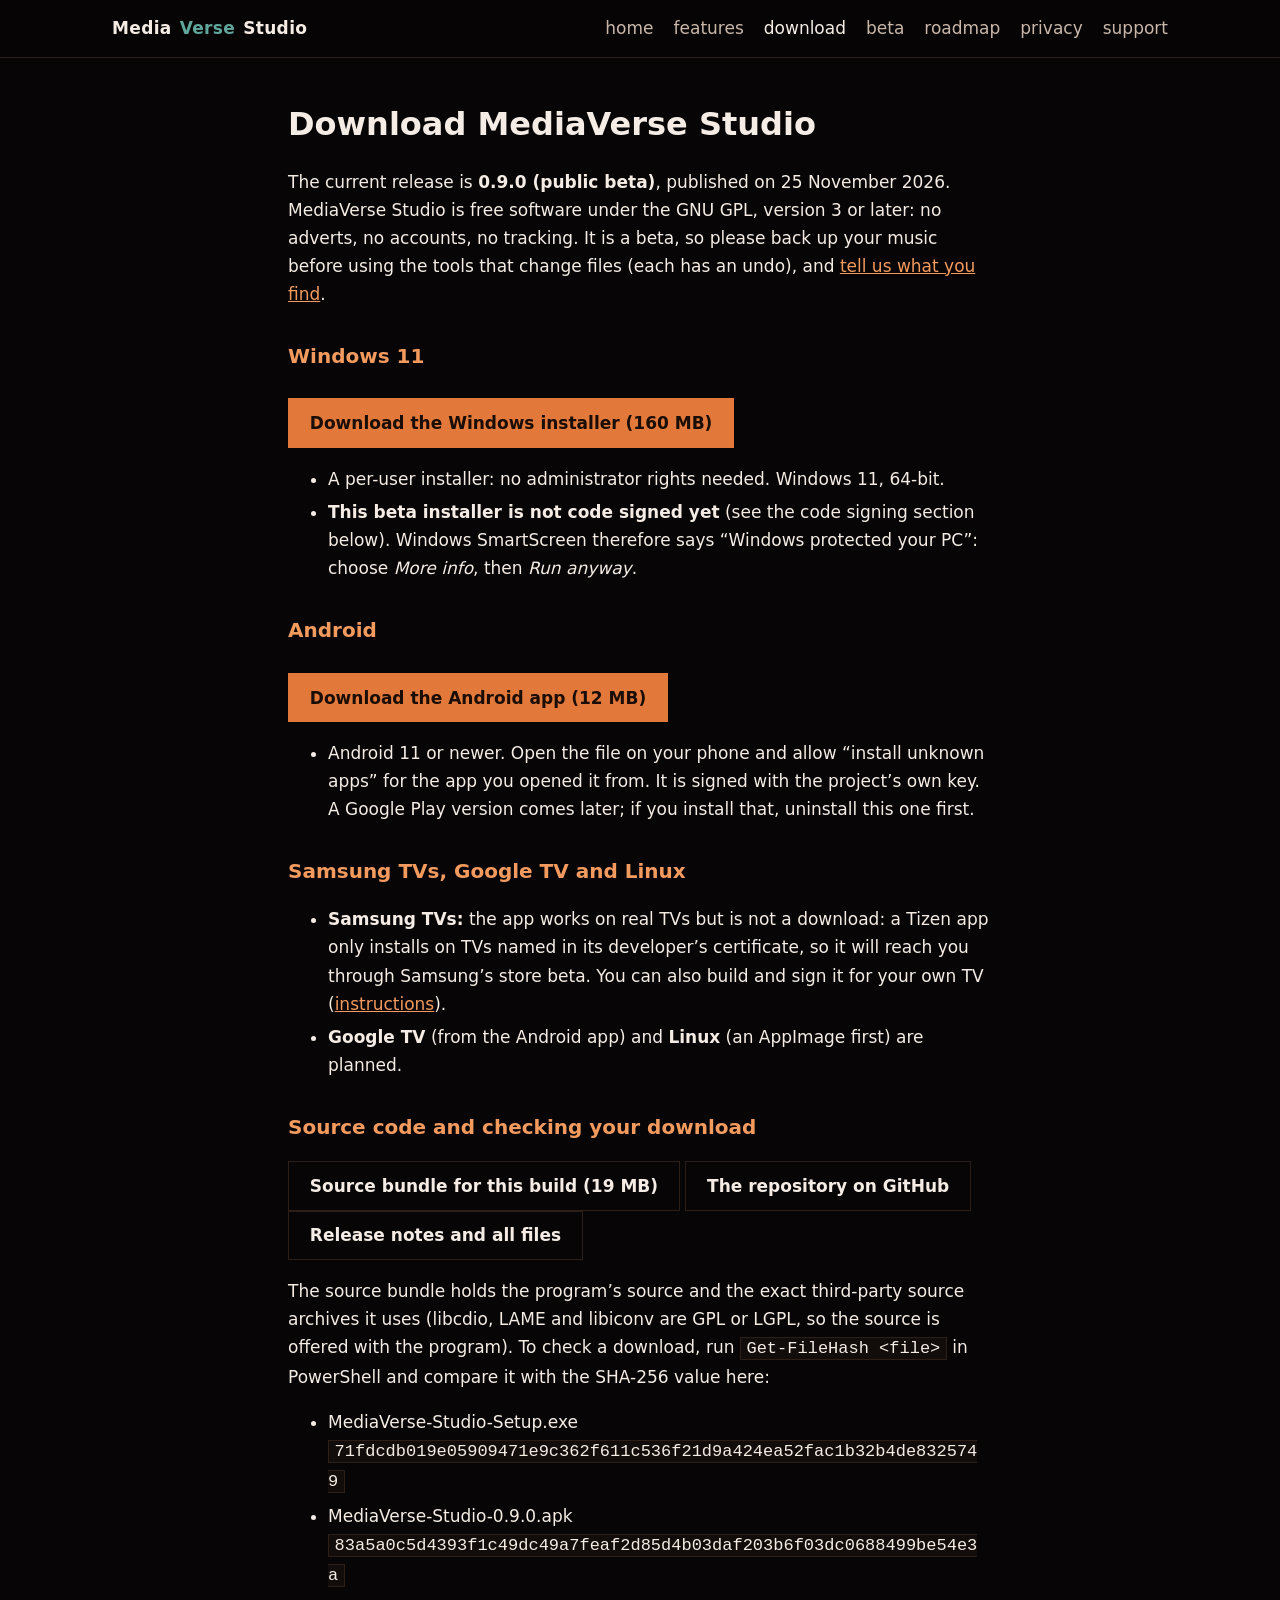
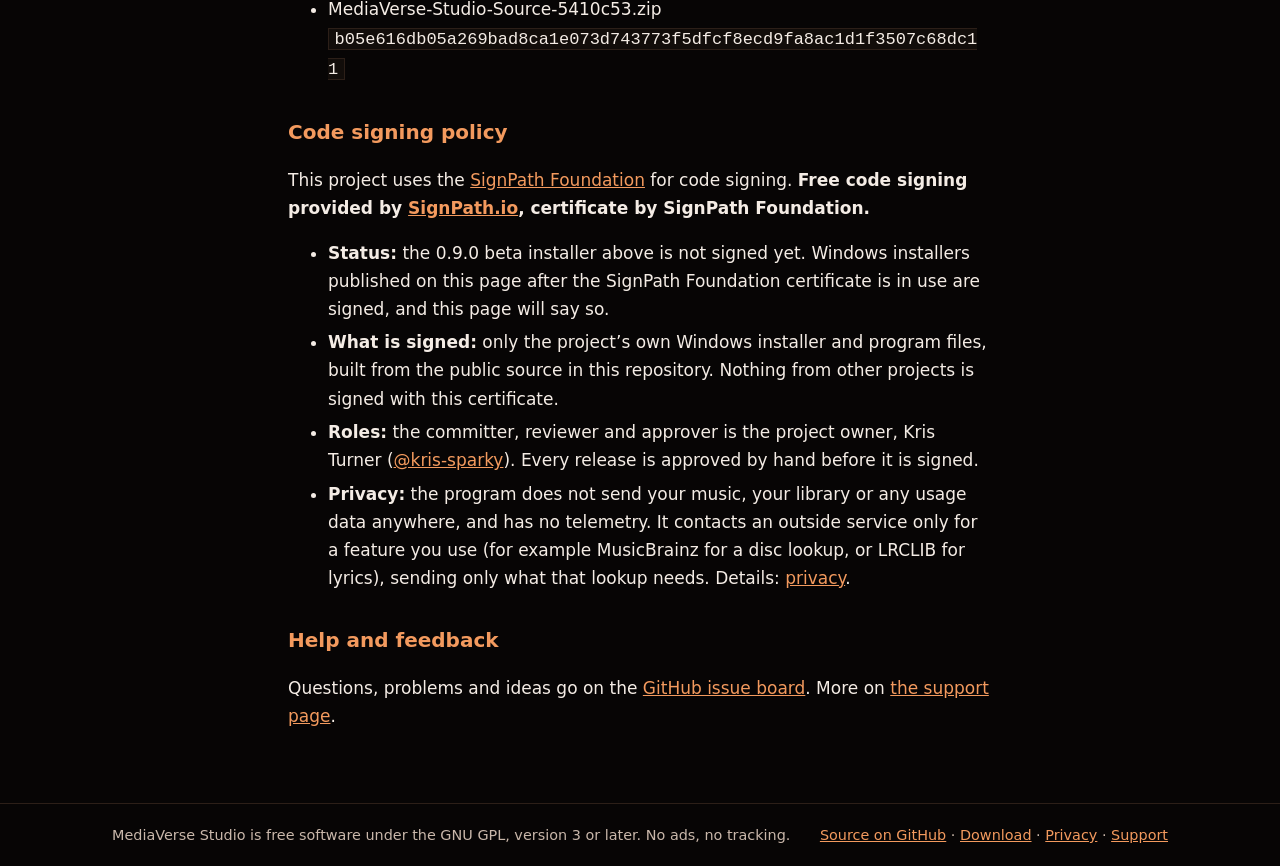
==== download.html @ 8aa05945 "Website: a download page (installer, Android app, source, checksums) with the SignPath Foundation co" ====
<!doctype html>
<html lang="en">
<head>
<meta charset="utf-8">
<meta name="viewport" content="width=device-width, initial-scale=1">
<title>Download · MediaVerse Studio</title>
<meta name="description" content="Download the MediaVerse Studio public beta for Windows 11 and Android, with checksums, the source code and the code signing policy.">
<link rel="icon" href="logo.png">
<link rel="stylesheet" href="style.css">
</head>
<body>
<header class="top"><div class="wrap">
<a class="brand" href="./">Media<span>Verse</span> Studio</a>
<nav aria-label="Site"><a href="./">Home</a><a href="./#features">Features</a><a href="download.html" aria-current="page">Download</a><a href="./#beta">Beta</a><a href="./#status">Roadmap</a><a href="privacy.html">Privacy</a><a href="support.html">Support</a></nav>
</div></header>

<main class="page wrap">
<h1>Download MediaVerse Studio</h1>
<p>The current release is <b>0.9.0 (public beta)</b>, published on 25 November 2026. MediaVerse Studio is free software under the GNU GPL, version 3 or later: no adverts, no accounts, no tracking. It is a beta, so please back up your music before using the tools that change files (each has an undo), and <a href="https://github.com/MediaVerseStudio/MediaVerse-Studio/issues/new/choose">tell us what you find</a>.</p>

<h2>Windows 11</h2>
<p class="cta" style="justify-content:flex-start"><a class="button" href="https://github.com/MediaVerseStudio/MediaVerse-Studio/releases/download/v0.9.0/MediaVerse-Studio-Setup.exe">Download the Windows installer (160 MB)</a></p>
<ul>
<li>A per-user installer: no administrator rights needed. Windows 11, 64-bit.</li>
<li><b>This beta installer is not code signed yet</b> (see the code signing section below). Windows SmartScreen therefore says &ldquo;Windows protected your PC&rdquo;: choose <i>More info</i>, then <i>Run anyway</i>.</li>
</ul>

<h2>Android</h2>
<p class="cta" style="justify-content:flex-start"><a class="button" href="https://github.com/MediaVerseStudio/MediaVerse-Studio/releases/download/v0.9.0/MediaVerse-Studio-0.9.0.apk">Download the Android app (12 MB)</a></p>
<ul>
<li>Android 11 or newer. Open the file on your phone and allow &ldquo;install unknown apps&rdquo; for the app you opened it from. It is signed with the project&rsquo;s own key. A Google Play version comes later; if you install that, uninstall this one first.</li>
</ul>

<h2>Samsung TVs, Google TV and Linux</h2>
<ul>
<li><b>Samsung TVs:</b> the app works on real TVs but is not a download: a Tizen app only installs on TVs named in its developer&rsquo;s certificate, so it will reach you through Samsung&rsquo;s store beta. You can also build and sign it for your own TV (<a href="https://github.com/MediaVerseStudio/MediaVerse-Studio/blob/main/docs/tv-apps.md">instructions</a>).</li>
<li><b>Google TV</b> (from the Android app) and <b>Linux</b> (an AppImage first) are planned.</li>
</ul>

<h2>Source code and checking your download</h2>
<p><a class="button ghost" href="https://github.com/MediaVerseStudio/MediaVerse-Studio/releases/download/v0.9.0/MediaVerse-Studio-Source-5410c53.zip">Source bundle for this build (19 MB)</a> <a class="button ghost" href="https://github.com/MediaVerseStudio/MediaVerse-Studio">The repository on GitHub</a> <a class="button ghost" href="https://github.com/MediaVerseStudio/MediaVerse-Studio/releases/tag/v0.9.0">Release notes and all files</a></p>
<p>The source bundle holds the program&rsquo;s source and the exact third-party source archives it uses (libcdio, LAME and libiconv are GPL or LGPL, so the source is offered with the program). To check a download, run <code>Get-FileHash &lt;file&gt;</code> in PowerShell and compare it with the SHA-256 value here:</p>
<ul>
<li>MediaVerse-Studio-Setup.exe<br><code style="word-break:break-all">71fdcdb019e05909471e9c362f611c536f21d9a424ea52fac1b32b4de8325749</code></li>
<li>MediaVerse-Studio-0.9.0.apk<br><code style="word-break:break-all">83a5a0c5d4393f1c49dc49a7feaf2d85d4b03daf203b6f03dc0688499be54e3a</code></li>
<li>MediaVerse-Studio-Source-5410c53.zip<br><code style="word-break:break-all">b05e616db05a269bad8ca1e073d743773f5dfcf8ecd9fa8ac1d1f3507c68dc11</code></li>
</ul>

<h2 id="signing">Code signing policy</h2>
<p>This project uses the <a href="https://signpath.org/">SignPath Foundation</a> for code signing. <b>Free code signing provided by <a href="https://signpath.io/">SignPath.io</a>, certificate by SignPath Foundation.</b></p>
<ul>
<li><b>Status:</b> the 0.9.0 beta installer above is not signed yet. Windows installers published on this page after the SignPath Foundation certificate is in use are signed, and this page will say so.</li>
<li><b>What is signed:</b> only the project&rsquo;s own Windows installer and program files, built from the public source in this repository. Nothing from other projects is signed with this certificate.</li>
<li><b>Roles:</b> the committer, reviewer and approver is the project owner, Kris Turner (<a href="https://github.com/kris-sparky">@kris-sparky</a>). Every release is approved by hand before it is signed.</li>
<li><b>Privacy:</b> the program does not send your music, your library or any usage data anywhere, and has no telemetry. It contacts an outside service only for a feature you use (for example MusicBrainz for a disc lookup, or LRCLIB for lyrics), sending only what that lookup needs. Details: <a href="privacy.html">privacy</a>.</li>
</ul>

<h2>Help and feedback</h2>
<p>Questions, problems and ideas go on the <a href="https://github.com/MediaVerseStudio/MediaVerse-Studio/issues/new/choose">GitHub issue board</a>. More on <a href="support.html">the support page</a>.</p>
</main>

<footer class="foot"><div class="wrap">
<p>MediaVerse Studio is free software under the GNU GPL, version 3 or later. No ads, no tracking.</p>
<p><a href="https://github.com/MediaVerseStudio/MediaVerse-Studio">Source on GitHub</a> &middot; <a href="download.html">Download</a> &middot; <a href="privacy.html">Privacy</a> &middot; <a href="support.html">Support</a></p>
</div></footer>
</body>
</html>
---- style.css ----
/* MediaVerse Studio website: one small stylesheet, dark like the app, the logo's copper and teal. */
:root {
  --bg: #070505;
  --panel: #120d0a;
  --line: #2c1f18;
  --ink: #f4ece5;
  --ink-dim: #c9b7aa;
  --copper: #e2793a;
  --copper-bright: #f39a5e;
  --teal: #5fa69c;
  --max: 68rem;
}
* { box-sizing: border-box; }
html { background: var(--bg); color-scheme: dark; }
body {
  margin: 0;
  background: var(--bg);
  color: var(--ink);
  font: 1.0625rem/1.65 "Segoe UI", system-ui, -apple-system, Roboto, sans-serif;
}
a { color: var(--copper-bright); }
a:hover { color: #ffc493; }
.wrap { max-width: var(--max); margin: 0 auto; padding: 0 1rem; }

/* The bar stays at the top while the page scrolls, and links that jump to a section stop just below it (the bar is taller where its links wrap on a phone). */
.top { position: sticky; top: 0; z-index: 50; background: rgba(7, 5, 5, 0.96); backdrop-filter: blur(6px); border-bottom: 1px solid var(--line); }
html { scroll-padding-top: 4.5rem; }
@media (max-width: 40rem) { html { scroll-padding-top: 7.5rem; } }
.top .wrap { display: flex; flex-wrap: wrap; align-items: center; justify-content: space-between; gap: 0.75rem; padding-top: 0.9rem; padding-bottom: 0.9rem; }
.brand { color: var(--ink); text-decoration: none; font-weight: 700; letter-spacing: 0.02em; }
.brand span { color: var(--teal); }
.top nav { display: flex; flex-wrap: wrap; gap: 1.25rem; }
.top nav a { color: var(--ink-dim); text-decoration: none; }
.top nav a:hover, .top nav a[aria-current="page"] { color: var(--ink); }

.hero { text-align: center; padding: 3rem 0 2rem; }
.hero img { width: min(26rem, 100%); height: auto; display: block; margin: 0 auto; }
.hero h1 { font-size: clamp(1.8rem, 4vw, 2.6rem); line-height: 1.2; margin: 1.5rem 0 0.5rem; font-weight: 600; }
.hero p { color: var(--ink-dim); max-width: 40rem; margin: 0 auto; }
.status { display: inline-block; margin-top: 1.4rem; padding: 0.35rem 0.9rem; border: 1px solid var(--teal); color: #bfe3dd; font-size: 0.9rem; }

.features { display: grid; grid-template-columns: repeat(auto-fit, minmax(15rem, 1fr)); gap: 1rem; padding: 2rem 0 3rem; }
.feature { background: var(--panel); border: 1px solid var(--line); padding: 1.25rem 1.35rem; }
.feature h2 { font-size: 1.15rem; margin: 0 0 0.4rem; color: var(--copper-bright); font-weight: 600; }
.feature p { margin: 0; color: var(--ink-dim); }

.page { max-width: 46rem; padding: 2.5rem 1rem 3.5rem; }
.page h1 { font-size: 2rem; margin: 0 0 0.25rem; font-weight: 600; }
.page h2 { font-size: 1.25rem; margin: 2rem 0 0.4rem; color: var(--copper-bright); font-weight: 600; }
.page .updated { color: var(--ink-dim); margin-top: 0; }
.page li { margin: 0.35rem 0; }
.page code { background: var(--panel); border: 1px solid var(--line); padding: 0.05rem 0.35rem; }

.foot { border-top: 1px solid var(--line); color: var(--ink-dim); font-size: 0.9rem; }
.foot .wrap { padding-top: 1.25rem; padding-bottom: 2rem; display: flex; flex-wrap: wrap; gap: 0.5rem 1.5rem; justify-content: space-between; }
.foot p { margin: 0; }

/* ==== Home page: calls to action, highlights, feature rows with drawn illustrations (2026-11-06) ==== */
html { scroll-behavior: smooth; }
@media (prefers-reduced-motion: reduce) { html { scroll-behavior: auto; } }
.cta { display: flex; flex-wrap: wrap; justify-content: center; gap: 0.75rem; margin: 1.6rem 0 0; }
.button { display: inline-block; padding: 0.6rem 1.3rem; background: var(--copper); color: #1a0d05; font-weight: 600; text-decoration: none; border: 1px solid var(--copper); }
.button:hover { background: var(--copper-bright); color: #1a0d05; }
.button.ghost { background: transparent; color: var(--ink); border-color: var(--line); }
.button.ghost:hover { border-color: var(--copper); color: var(--ink); }

.extras { display: grid; grid-template-columns: repeat(auto-fit, minmax(14rem, 1fr)); gap: 1rem; padding: 1rem 1rem 2.5rem; }
.extras div { border-top: 2px solid var(--teal); padding-top: 0.8rem; }
.extras strong { display: block; font-size: 1.05rem; margin-bottom: 0.25rem; }
.extras span { color: var(--ink-dim); font-size: 0.95rem; }

.feature-rows { display: grid; gap: 3.5rem; padding-top: 1.5rem; padding-bottom: 3rem; }
.row { display: grid; grid-template-columns: minmax(0, 1.1fr) minmax(0, 0.9fr); gap: 2.5rem; align-items: center; }
.row.flip .words { order: 2; }
@media (max-width: 52rem) { .row { grid-template-columns: 1fr; gap: 1.2rem; } .row.flip .words { order: 0; } }
.verb { margin: 0; color: var(--teal); text-transform: lowercase; font-size: 1.05rem; letter-spacing: 0.08em; font-weight: 600; }
.row h2 { font-size: clamp(1.5rem, 3vw, 2rem); font-weight: 600; margin: 0.1rem 0 0.6rem; line-height: 1.2; }
.row p { color: var(--ink-dim); }
.row ul { padding-left: 1.2rem; margin: 0.6rem 0 0; color: var(--ink-dim); }
.row li { margin: 0.3rem 0; }
.row li::marker { color: var(--copper); }

/* The drawn illustrations: no real covers or screenshots, only shapes. */
.art { background: var(--panel); border: 1px solid var(--line); padding: 1.2rem; min-height: 15rem; position: relative; overflow: hidden; font-size: 0.92rem; }
.art p { margin: 0; }

.rip-line { display: flex; justify-content: space-between; gap: 1rem; padding: 0.55rem 0; border-bottom: 1px solid var(--line); }
.rip-line b { color: #9fe0b0; font-weight: 600; }
.rip-line.is-busy i { flex: 0 0 45%; align-self: center; height: 6px; background: linear-gradient(90deg, var(--copper) var(--done), #2a201a var(--done)); }
.rip-note { margin-top: 0.9rem; color: var(--teal); }

.fix-row { display: grid; grid-template-columns: 4.5rem 1fr 1fr; gap: 0.6rem; padding: 0.55rem 0; border-bottom: 1px solid var(--line); align-items: baseline; }
.fix-row span { color: var(--ink-dim); }
.fix-row s { color: #8f7a6d; }
.fix-row b { color: var(--copper-bright); font-weight: 600; }
.fix-actions { display: flex; gap: 0.6rem; margin-top: 1rem; }
.fix-actions em { font-style: normal; padding: 0.3rem 0.9rem; background: var(--copper); color: #1a0d05; font-weight: 600; }
.fix-actions em.ghost { background: transparent; color: var(--ink); border: 1px solid var(--line); }

.art-lyrics { display: flex; flex-direction: column; justify-content: center; gap: 0.5rem; text-align: center; font-size: 1.25rem; background: radial-gradient(70% 60% at 50% 110%, rgba(226, 121, 58, 0.35), transparent 70%), var(--panel); }
.art-lyrics p { color: #8f7f74; }
.art-lyrics .past { opacity: 0.55; }
.art-lyrics .far { opacity: 0.35; }
.art-lyrics .now { color: var(--copper-bright); font-size: 1.45rem; font-weight: 600; }

.art-wall { padding: 0; }
.tiles { display: grid; grid-template-columns: repeat(5, 1fr); gap: 3px; }
.tiles i { aspect-ratio: 1; background: linear-gradient(135deg, var(--a), var(--b)); filter: saturate(0.75) brightness(0.8); }
.tiles i.big { grid-column: span 2; grid-row: span 2; filter: none; box-shadow: 0 0 0 2px #fff inset; }
.wall-playing { position: absolute; left: 0; right: 0; bottom: 0; display: flex; gap: 0.8rem; align-items: center; padding: 0.8rem 1rem; background: linear-gradient(transparent, rgba(0, 0, 0, 0.85) 40%); }
.wall-playing b, .tv-now b { display: block; color: var(--ink); }
.wall-playing span:last-child, .tv-now span:last-child { color: var(--ink-dim); font-size: 0.85rem; }
.cover { flex: none; width: 3rem; height: 3rem; background: linear-gradient(135deg, #2f7fb8, #0d1b2e); }

.art-tv { display: grid; place-items: center; }
.tv { position: relative; width: 100%; aspect-ratio: 16 / 9; background: #050404; border: 6px solid #1b1714; overflow: hidden; }
.tv-wall { position: absolute; inset: 0; opacity: 0.35; background: repeating-linear-gradient(90deg, #3a2a50 0 18%, #20314a 18% 34%, #4a2a1c 34% 52%, #1c3b33 52% 70%, #3b1c2a 70% 86%, #2a2a36 86% 100%); filter: blur(0.5px); }
.tv-now { position: absolute; top: 8%; left: 5%; display: flex; gap: 0.6rem; align-items: center; font-size: 0.8rem; }
.tv-now .cover { width: 2.4rem; height: 2.4rem; }
.tv-lyrics { position: absolute; left: 0; right: 0; top: 40%; text-align: center; font-size: 0.9rem; }
.tv-lyrics p { color: #8f7f74; }
.tv-lyrics .now { color: var(--copper-bright); font-weight: 600; font-size: 1.05rem; }
.tv-glow { position: absolute; left: 15%; right: 15%; bottom: -30%; height: 60%; background: radial-gradient(50% 50% at 50% 100%, rgba(226, 121, 58, 0.75), transparent 75%); filter: blur(8px); animation: glow 4s ease-in-out infinite alternate; }
@keyframes glow { from { transform: scaleY(0.7); opacity: 0.6; } to { transform: scaleY(1.1); opacity: 1; } }
@media (prefers-reduced-motion: reduce) { .tv-glow { animation: none; } }

.art-cast { display: grid; place-items: center; }
.cast-menu { width: min(19rem, 100%); background: #1b1411; border: 1px solid #3a2a20; box-shadow: 0 10px 30px rgba(0, 0, 0, 0.6); padding: 0.3rem 0; }
.cast-menu p { padding: 0.5rem 1rem; display: flex; justify-content: space-between; gap: 1rem; }
.cast-menu small { color: var(--ink-dim); }
.cast-menu .cast-title { color: var(--ink-dim); font-size: 0.8rem; text-transform: uppercase; letter-spacing: 0.08em; }
.cast-menu .on { background: rgba(226, 121, 58, 0.25); }

.art-scan { display: flex; flex-direction: column; justify-content: center; gap: 1rem; }
.wave { display: flex; align-items: center; gap: 4px; height: 7rem; }
.wave i { flex: 1; background: var(--teal); opacity: 0.7; height: 40%; }
.wave i:nth-child(3n) { height: 65%; }
.wave i:nth-child(4n) { height: 30%; }
.wave i:nth-child(5n) { height: 80%; }
.wave i.spike { height: 100%; background: var(--copper-bright); opacity: 1; box-shadow: 0 0 12px var(--copper); }
.scan-note { color: var(--copper-bright); }

.everything, .free, .roadmap { padding-top: 1rem; padding-bottom: 2.5rem; }
.everything h2, .free h2, .roadmap h2 { font-size: 1.6rem; font-weight: 600; margin: 0 0 0.8rem; }
.ticks { list-style: none; padding: 0; margin: 0; display: grid; grid-template-columns: repeat(auto-fit, minmax(17rem, 1fr)); gap: 0.4rem 1.5rem; color: var(--ink-dim); }
.ticks li::before { content: "✓"; color: var(--teal); margin-right: 0.55rem; font-weight: 700; }
.free p { color: var(--ink-dim); max-width: 50rem; }
.free { border-top: 1px solid var(--line); padding-top: 2.5rem; }
.roadmap .columns { display: grid; grid-template-columns: repeat(auto-fit, minmax(15rem, 1fr)); gap: 1rem; }
.roadmap .columns > div { background: var(--panel); border: 1px solid var(--line); padding: 1rem 1.2rem; }
.roadmap h3 { margin: 0 0 0.4rem; color: var(--copper-bright); font-size: 1.05rem; }
.roadmap ul { margin: 0; padding-left: 1.1rem; color: var(--ink-dim); }
.roadmap-note { color: var(--ink-dim); margin-top: 1rem; }

/* ==== Screenshots (2026-11-07): real screens from the app, shown with an invented demo library ==== */
.brand { display: inline-flex; align-items: center; gap: 0.5rem; }
.brand img { height: 2rem; width: auto; }
.shot { margin: 0; background: #000; border: 1px solid var(--line); box-shadow: 0 18px 50px rgba(0, 0, 0, 0.65), 0 0 0 1px rgba(255, 255, 255, 0.03); }
.shot img { display: block; width: 100%; height: auto; }
.shot figcaption { padding: 0.6rem 0.9rem 0.75rem; color: var(--ink-dim); font-size: 0.92rem; background: var(--panel); border-top: 1px solid var(--line); }
.shot figcaption b { color: var(--ink); font-weight: 600; margin-right: 0.35rem; }

.hero2 { display: grid; grid-template-columns: minmax(0, 0.85fr) minmax(0, 1.15fr); gap: 2.5rem; align-items: center; padding-top: 3rem; padding-bottom: 2.5rem; }
.hero-logo { width: min(15rem, 70%); height: auto; display: block; margin: 0 0 0.5rem -0.6rem; }
.hero2 h1 { font-size: clamp(1.9rem, 3.6vw, 2.8rem); line-height: 1.15; margin: 0.4rem 0 0.8rem; font-weight: 600; }
.hero2 p { color: var(--ink-dim); margin: 0; }
.hero2 .cta { justify-content: flex-start; }
.hero-shot { transform: perspective(1600px) rotateY(-4deg); transform-origin: left center; }
@media (max-width: 56rem) {
  .hero2 { grid-template-columns: 1fr; text-align: center; }
  .hero-logo { margin: 0 auto 0.5rem; }
  .hero2 .cta { justify-content: center; }
  .hero-shot { transform: none; }
}

.gallery { padding-top: 1.5rem; padding-bottom: 3rem; }
.gallery h2, .why h2 { font-size: 1.9rem; font-weight: 600; margin: 0 0 0.4rem; }
.gallery-intro { color: var(--ink-dim); margin: 0 0 1.5rem; max-width: 48rem; }
.gallery-grid { display: grid; grid-template-columns: repeat(2, minmax(0, 1fr)); gap: 1.5rem; }
.gallery-grid .wide { grid-column: 1 / -1; }
@media (max-width: 44rem) { .gallery-grid { grid-template-columns: 1fr; } }

.why { padding-top: 1rem; padding-bottom: 3rem; }
.why-grid { display: grid; grid-template-columns: repeat(auto-fit, minmax(17rem, 1fr)); gap: 1rem; margin-top: 1.2rem; }
.why-grid > div { background: var(--panel); border: 1px solid var(--line); border-top: 2px solid var(--copper); padding: 1.1rem 1.25rem; }
.why-grid h3 { margin: 0 0 0.35rem; font-size: 1.1rem; color: var(--ink); }
.why-grid p { margin: 0; color: var(--ink-dim); font-size: 0.97rem; }

.art-shot { align-self: center; }
.brand b { font-weight: 700; }
.hero-logo { display: flex; align-items: center; gap: 0.6rem; width: auto; margin: 0 0 0.6rem -0.4rem; }
.hero-logo img:first-child { height: 5.5rem; width: auto; }
.hero-logo img:last-child { height: 3.3rem; width: auto; }
@media (max-width: 56rem) { .hero-logo { justify-content: center; margin: 0 auto 0.6rem; } }
.gallery-grid { align-items: start; }

/* ==== November 2026: Jellyfin hub drawing, platform strip, beta call, four-column roadmap ==== */
.platforms { display: grid; grid-template-columns: repeat(auto-fit, minmax(12rem, 1fr)); gap: 0.8rem; padding: 0.5rem 1rem 2.5rem; }
.platforms > div { background: var(--panel); border: 1px solid var(--line); padding: 0.9rem 1rem; display: flex; flex-direction: column; align-items: flex-start; }
.platforms h3 { margin: 0 0 0.2rem; font-size: 1.05rem; color: var(--ink); }
.platforms p { margin: 0 0 0.6rem; color: var(--ink-dim); font-size: 0.92rem; line-height: 1.45; }
.pill { display: inline-block; margin-top: auto; padding-top: 0.12rem; position: relative; top: 0; padding: 0.12rem 0.6rem; border: 1px solid var(--teal); color: #bfe3dd; font-size: 0.78rem; letter-spacing: 0.03em; border-radius: 99px; }
.pill.soon { border-color: var(--copper); color: var(--copper-bright); }
.pill.plan { border-color: var(--line); color: var(--ink-dim); }

.art-hub { display: flex; flex-direction: column; align-items: center; justify-content: center; gap: 0; }
.hub-center { text-align: center; padding: 0.9rem 1.4rem; border: 2px solid var(--copper); background: rgba(226, 121, 58, 0.12); }
.hub-center b { display: block; font-size: 1.15rem; }
.hub-center small { color: var(--ink-dim); }
.hub-links { width: 62%; height: 2.2rem; border: 2px solid var(--teal); border-bottom: 0; border-radius: 0.6rem 0.6rem 0 0; margin-top: 0.4rem; opacity: 0.8; position: relative; }
.hub-links::after { content: ""; position: absolute; left: 50%; top: -0.55rem; height: 0.55rem; border-left: 2px solid var(--teal); }
.hub-nodes { display: flex; justify-content: space-between; width: 70%; gap: 0.5rem; }
.hub-nodes span { flex: 1; text-align: center; padding: 0.55rem 0.3rem; border: 1px solid var(--line); background: #1b1411; font-size: 0.9rem; }
.hub-nodes span small { display: block; color: var(--ink-dim); font-size: 0.76rem; }
.hub-note { margin-top: 0.9rem; color: var(--teal); font-size: 0.88rem; text-align: center; }

.art-lucky { display: flex; flex-direction: column; justify-content: center; gap: 0.9rem; }
.reel { display: flex; gap: 0.5rem; align-items: center; justify-content: center; position: relative; padding: 0.5rem 0; }
.reel i { flex: none; width: 3.2rem; height: 3.2rem; background: linear-gradient(135deg, var(--a), var(--b)); opacity: 0.7; }
.reel i.hit { width: 4rem; height: 4rem; opacity: 1; outline: 3px solid var(--copper-bright); box-shadow: 0 0 18px rgba(226, 121, 58, 0.55); }

.beta { padding-top: 1rem; padding-bottom: 3rem; }
.beta-card { background: radial-gradient(60% 90% at 100% 0%, rgba(226, 121, 58, 0.22), transparent 70%), var(--panel); border: 1px solid var(--copper); padding: 1.8rem clamp(1.1rem, 3vw, 2.2rem); }
.beta-card h2 { font-size: clamp(1.6rem, 3vw, 2.1rem); font-weight: 600; margin: 0 0 0.6rem; line-height: 1.2; }
.beta-card p { color: var(--ink-dim); max-width: 50rem; }
.beta-grid { display: grid; grid-template-columns: repeat(auto-fit, minmax(15rem, 1fr)); gap: 1.2rem; margin: 1.2rem 0; }
.beta-grid h3 { margin: 0 0 0.3rem; font-size: 1.02rem; color: var(--copper-bright); }
.beta-grid ul { margin: 0; padding-left: 1.1rem; color: var(--ink-dim); font-size: 0.97rem; }
.beta-grid li { margin: 0.2rem 0; }
.beta-why { border-left: 3px solid var(--teal); padding-left: 1rem; margin: 1.2rem 0; color: var(--ink-dim); max-width: 50rem; }

.roadmap .columns.four { grid-template-columns: repeat(auto-fit, minmax(13rem, 1fr)); }
.roadmap li small { color: #9c8b7f; }
.tag { display: inline-block; margin-left: 0.35rem; padding: 0 0.45rem; border: 1px solid var(--line); border-radius: 99px; color: var(--ink-dim); font-size: 0.72rem; vertical-align: 0.08em; }
.tag.new { border-color: var(--teal); color: #bfe3dd; }

/* ==== 23 November 2026: bands of colour (after MusicBee's site), Zune's light lowercase type, a verb row and a comparison ==== */
/* Each band is full width. The light ones redefine the colour tokens, so every component inside follows; drawn illustrations keep their dark panels. */
.band { position: relative; padding: 0.5rem 0; background: var(--bg); color: var(--ink); }
.band .art { --panel: #120d0a; --line: #2c1f18; --ink: #f4ece5; --ink-dim: #c9b7aa; --teal: #5fa69c; --copper: #e2793a; --copper-bright: #f39a5e; color: var(--ink); }
.band-hero { padding: 0.5rem 0 1rem; overflow: hidden; background: #0a0706; isolation: isolate; }
.band-hero::before { content: ""; position: absolute; inset: -40px; z-index: -1; background: linear-gradient(180deg, rgba(10, 7, 6, 0.3), rgba(10, 7, 6, 0.85)), url("img/pc-now-playing.jpg") center 30% / cover; filter: blur(22px) saturate(1.35) brightness(1.15); }
.band-dark { background: linear-gradient(180deg, #0b0807, #130d0a); }
.band-paper { --bg: #f3eee7; --panel: #ffffff; --line: #e1d6ca; --ink: #2a1d15; --ink-dim: #65564b; --copper: #c4571a; --copper-bright: #b04a12; --teal: #26786d; background: var(--bg); }
.band-paper a { color: #b04a12; }
.band-paper .button { background: #c4571a; border-color: #c4571a; color: #fff; }
.band-paper .shot { box-shadow: 0 14px 34px rgba(60, 35, 15, 0.28); border-color: #d6c8ba; }
.band-sunset { --bg: #5a2330; --panel: rgba(255, 255, 255, 0.1); --line: rgba(255, 255, 255, 0.22); --ink: #fff7f0; --ink-dim: #f3d9cc; --copper: #ffb07a; --copper-bright: #ffd2ad; background: linear-gradient(120deg, #7a2b2a 0%, #a8451f 45%, #5b2350 100%); }
.band-plum { --bg: #20122c; --teal: #8fd2c8; background: radial-gradient(70% 90% at 0% 0%, rgba(226, 121, 58, 0.2), transparent 60%), linear-gradient(160deg, #1d1030, #2a1233 60%, #1a0f22); }
.band-teal { --bg: #0d3a36; --panel: rgba(255, 255, 255, 0.08); --line: rgba(255, 255, 255, 0.2); --ink: #f2fbf9; --ink-dim: #cfe8e3; --teal: #9fe0d4; --copper: #ffb07a; --copper-bright: #ffcfa8; background: linear-gradient(135deg, #0b2f2c, #14544c 55%, #0d3a36); }
.band-teal .art { --panel: #0a2623; --line: #1f5b53; --ink: #f2fbf9; --ink-dim: #cfe8e3; }
.band-night { background: radial-gradient(60% 80% at 85% 10%, rgba(226, 121, 58, 0.3), transparent 60%), radial-gradient(50% 70% at 5% 90%, rgba(95, 166, 156, 0.22), transparent 60%), linear-gradient(180deg, #0d0a18, #161026); }
.band-night .beta-card { background: rgba(255, 255, 255, 0.07); backdrop-filter: blur(6px); border-color: rgba(255, 255, 255, 0.22); }

/* Zune's type: large, light, lowercase headings with a thin rule under the section titles. */
.hero2 h1 { font-weight: 300; font-size: clamp(2.2rem, 4.6vw, 3.5rem); letter-spacing: -0.01em; text-transform: lowercase; }
.hero2 h1::first-line { color: var(--copper-bright); }
.row h2, .gallery h2, .why h2, .everything h2, .free h2, .roadmap h2, .compare h2, .news h2, .beta-card h2 { font-weight: 300; text-transform: lowercase; letter-spacing: -0.005em; }
.row h2 { font-size: clamp(1.8rem, 3.4vw, 2.5rem); }
.gallery h2, .why h2, .everything h2, .free h2, .roadmap h2, .compare h2 { font-size: clamp(1.8rem, 3.4vw, 2.4rem); padding-bottom: 0.35rem; border-bottom: 1px solid var(--line); margin-bottom: 1rem; }
.top nav a { text-transform: lowercase; }
.shot figcaption b { display: block; text-transform: uppercase; letter-spacing: 0.05em; font-size: 0.78rem; margin: 0 0 0.1rem; }
.band-paper .shot figcaption { background: #fff; border-top-color: #e1d6ca; }

/* The feature rows are now one band each. */
.feature-rows-bands .band { padding: 2.6rem 0; }
.feature-rows-bands .row.wrap { gap: 2.5rem; }
.band-sunset .why-grid > div { border-top-color: #ffd2ad; }

/* What's new, and the tip of the week (Zune's home page). */
.news { display: grid; grid-template-columns: minmax(0, 1.4fr) minmax(0, 1fr); gap: 2.5rem; padding: 1rem 1rem 2.4rem; }
.news h2 { font-size: 1.5rem; margin: 0 0 0.6rem; padding-bottom: 0.3rem; border-bottom: 1px solid rgba(255, 255, 255, 0.2); }
.news ul { margin: 0; padding-left: 1.1rem; color: var(--ink-dim); }
.news li { margin: 0.35rem 0; }
.news li b { color: var(--ink); font-weight: 600; }
.news p { color: var(--ink-dim); margin: 0 0 0.6rem; }
.news p b { color: var(--ink); }
.news-note { font-size: 0.85rem; color: #a99a8e; }
.news li::marker { color: var(--copper-bright); }
@media (max-width: 52rem) { .news { grid-template-columns: 1fr; gap: 1.4rem; } }

/* The verb row (MediaMonkey's Manage, Organize, Share...). */
.verbs { background: linear-gradient(90deg, #c4571a, #a8451f 50%, #7a2b3a); position: relative; z-index: 1; }
.verbs .wrap { display: grid; grid-template-columns: repeat(9, minmax(0, 1fr)); gap: 0; padding-top: 0; padding-bottom: 0; max-width: 72rem; }
@media (max-width: 62rem) { .verbs .wrap { grid-template-columns: repeat(5, minmax(0, 1fr)); } }
.verbs a { display: flex; flex-direction: column; padding: 0.8rem 0.7rem; color: #fff; text-decoration: none; border-left: 1px solid rgba(255, 255, 255, 0.18); }
.verbs a:first-child { border-left: 0; }
.verbs a:hover { background: rgba(0, 0, 0, 0.18); color: #fff; }
.verbs b { font-weight: 300; font-size: 1.35rem; text-transform: lowercase; line-height: 1.1; }
.verbs span { font-size: 0.8rem; opacity: 0.85; }

/* Free, free, free (Zune Pass-style price tiles). */
.prices { display: grid; grid-template-columns: repeat(auto-fit, minmax(11rem, 1fr)); gap: 1rem; margin: 1.2rem 0 1.6rem; }
.prices > div { padding: 1.1rem 1.2rem; border: 1px solid var(--line); background: var(--panel); display: flex; flex-direction: column; }
.prices b { font-weight: 300; font-size: 2.6rem; line-height: 1; color: var(--copper-bright); text-transform: lowercase; }
.prices span { margin-top: 0.4rem; font-weight: 600; }
.prices small { color: var(--ink-dim); }

/* The honest comparison. */
.compare-intro { color: var(--ink-dim); max-width: 52rem; }
.table-scroll { overflow-x: auto; margin: 1rem 0; border: 1px solid var(--line); background: var(--panel); }
.compare-table { width: 100%; min-width: 46rem; border-collapse: collapse; font-size: 0.93rem; }
.compare-table th, .compare-table td { padding: 0.65rem 0.8rem; text-align: left; vertical-align: top; border-bottom: 1px solid var(--line); }
.compare-table thead th { font-weight: 600; background: #2a1d15; color: #fff; border-bottom: 0; }
.compare-table thead th:nth-child(2) { background: #b04a12; }
.compare-table tbody th { font-weight: 600; width: 15rem; color: var(--ink); }
.compare-table td { color: var(--ink-dim); }
.compare-table td.us { color: var(--ink); background: rgba(196, 87, 26, 0.07); }
.compare-table tr.ahead th, .compare-table tr.ahead td:not(.us) { background: rgba(38, 120, 109, 0.1); }
.compare-note { color: var(--ink-dim); font-size: 0.85rem; }

@media (max-width: 40rem) {
  .compare-table tbody th { width: 8rem; }
  .band-hero::before { filter: blur(18px) saturate(1.2); }
  .verbs .wrap { grid-template-columns: repeat(3, 1fr); }
  .verbs a { border-bottom: 1px solid rgba(255, 255, 255, 0.18); }
}
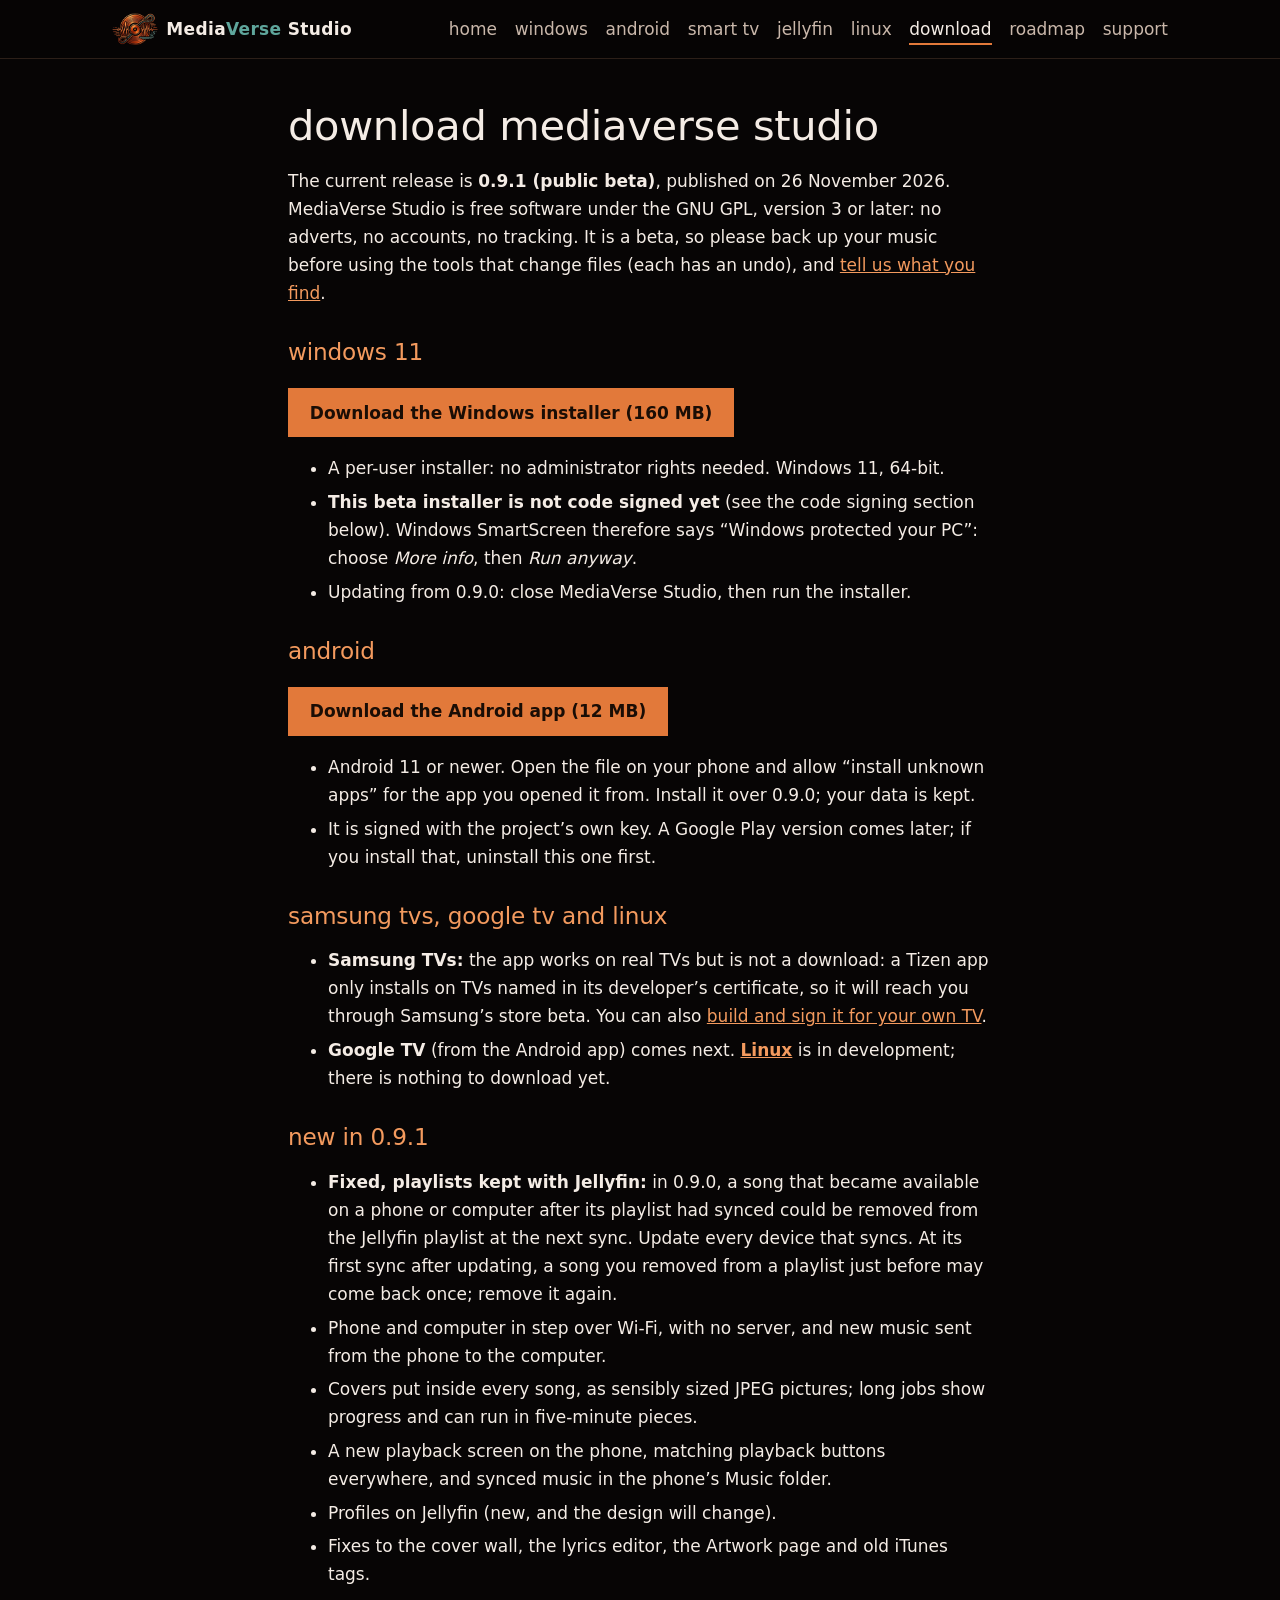
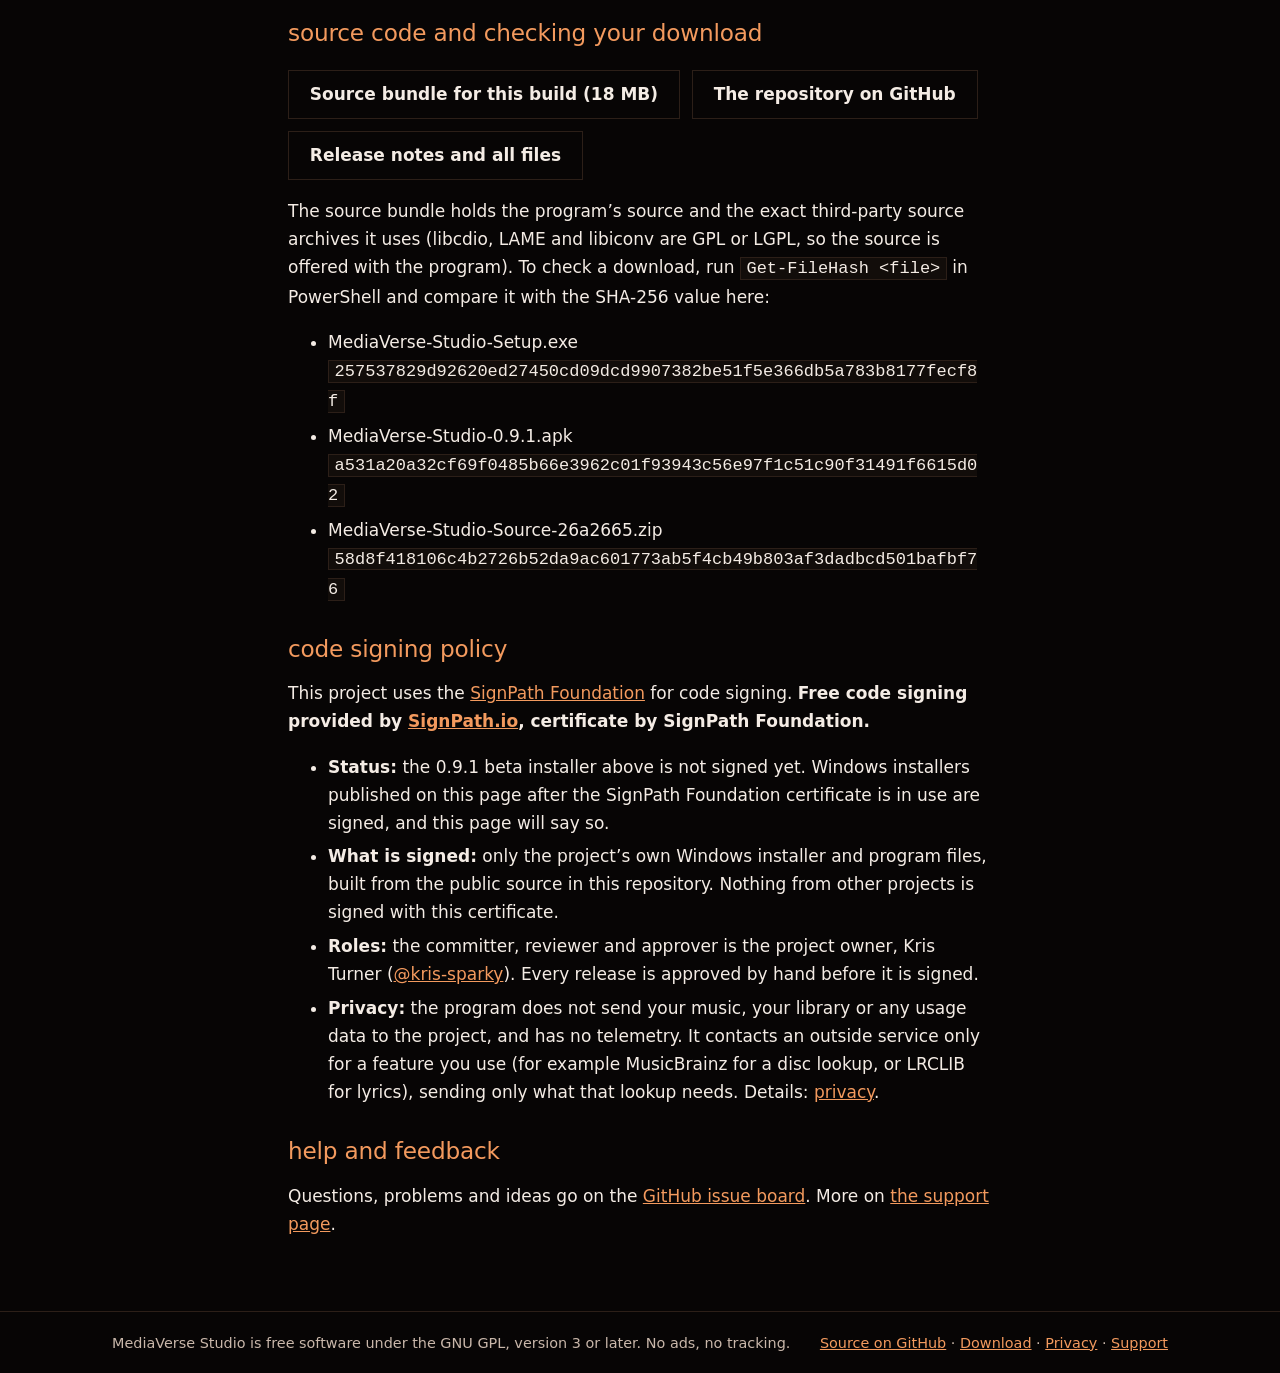
==== commit e50d1a95: "Website: a short home page and a page for each platform, updated to 0.9.1 The home page now covers o" ====
--- a/download.html
+++ b/download.html
@@ -4,55 +4,67 @@
 <meta charset="utf-8">
 <meta name="viewport" content="width=device-width, initial-scale=1">
 <title>Download · MediaVerse Studio</title>
-<meta name="description" content="Download the MediaVerse Studio public beta for Windows 11 and Android, with checksums, the source code and the code signing policy.">
-<link rel="icon" href="logo.png">
+<meta name="description" content="Download the MediaVerse Studio 0.9.1 public beta for Windows 11 and Android, with checksums, the source code and the code signing policy.">
+<link rel="icon" href="favicon.png">
 <link rel="stylesheet" href="style.css">
 </head>
 <body>
 <header class="top"><div class="wrap">
-<a class="brand" href="./">Media<span>Verse</span> Studio</a>
-<nav aria-label="Site"><a href="./">Home</a><a href="./#features">Features</a><a href="download.html" aria-current="page">Download</a><a href="./#beta">Beta</a><a href="./#status">Roadmap</a><a href="privacy.html">Privacy</a><a href="support.html">Support</a></nav>
+<a class="brand" href="./"><img src="img/emblem.png" alt="" width="46" height="32"><b>Media<span>Verse</span> Studio</b></a>
+<nav aria-label="Site"><a href="./">Home</a><a href="windows.html">Windows</a><a href="android.html">Android</a><a href="tv.html">Smart TV</a><a href="jellyfin.html">Jellyfin</a><a href="linux.html">Linux</a><a href="download.html" aria-current="page">Download</a><a href="roadmap.html">Roadmap</a><a href="support.html">Support</a></nav>
 </div></header>
 
 <main class="page wrap">
 <h1>Download MediaVerse Studio</h1>
-<p>The current release is <b>0.9.0 (public beta)</b>, published on 25 November 2026. MediaVerse Studio is free software under the GNU GPL, version 3 or later: no adverts, no accounts, no tracking. It is a beta, so please back up your music before using the tools that change files (each has an undo), and <a href="https://github.com/MediaVerseStudio/MediaVerse-Studio/issues/new/choose">tell us what you find</a>.</p>
+<p>The current release is <b>0.9.1 (public beta)</b>, published on 26 November 2026. MediaVerse Studio is free software under the GNU GPL, version 3 or later: no adverts, no accounts, no tracking. It is a beta, so please back up your music before using the tools that change files (each has an undo), and <a href="https://github.com/MediaVerseStudio/MediaVerse-Studio/issues/new/choose">tell us what you find</a>.</p>
 
 <h2>Windows 11</h2>
-<p class="cta" style="justify-content:flex-start"><a class="button" href="https://github.com/MediaVerseStudio/MediaVerse-Studio/releases/download/v0.9.0/MediaVerse-Studio-Setup.exe">Download the Windows installer (160 MB)</a></p>
+<p class="cta"><a class="button" href="https://github.com/MediaVerseStudio/MediaVerse-Studio/releases/download/v0.9.1/MediaVerse-Studio-Setup.exe">Download the Windows installer (160 MB)</a></p>
 <ul>
 <li>A per-user installer: no administrator rights needed. Windows 11, 64-bit.</li>
 <li><b>This beta installer is not code signed yet</b> (see the code signing section below). Windows SmartScreen therefore says &ldquo;Windows protected your PC&rdquo;: choose <i>More info</i>, then <i>Run anyway</i>.</li>
+<li>Updating from 0.9.0: close MediaVerse Studio, then run the installer.</li>
 </ul>
 
 <h2>Android</h2>
-<p class="cta" style="justify-content:flex-start"><a class="button" href="https://github.com/MediaVerseStudio/MediaVerse-Studio/releases/download/v0.9.0/MediaVerse-Studio-0.9.0.apk">Download the Android app (12 MB)</a></p>
+<p class="cta"><a class="button" href="https://github.com/MediaVerseStudio/MediaVerse-Studio/releases/download/v0.9.1/MediaVerse-Studio-0.9.1.apk">Download the Android app (12 MB)</a></p>
 <ul>
-<li>Android 11 or newer. Open the file on your phone and allow &ldquo;install unknown apps&rdquo; for the app you opened it from. It is signed with the project&rsquo;s own key. A Google Play version comes later; if you install that, uninstall this one first.</li>
+<li>Android 11 or newer. Open the file on your phone and allow &ldquo;install unknown apps&rdquo; for the app you opened it from. Install it over 0.9.0; your data is kept.</li>
+<li>It is signed with the project&rsquo;s own key. A Google Play version comes later; if you install that, uninstall this one first.</li>
 </ul>
 
 <h2>Samsung TVs, Google TV and Linux</h2>
 <ul>
-<li><b>Samsung TVs:</b> the app works on real TVs but is not a download: a Tizen app only installs on TVs named in its developer&rsquo;s certificate, so it will reach you through Samsung&rsquo;s store beta. You can also build and sign it for your own TV (<a href="https://github.com/MediaVerseStudio/MediaVerse-Studio/blob/main/docs/tv-apps.md">instructions</a>).</li>
-<li><b>Google TV</b> (from the Android app) and <b>Linux</b> (an AppImage first) are planned.</li>
+<li><b>Samsung TVs:</b> the app works on real TVs but is not a download: a Tizen app only installs on TVs named in its developer&rsquo;s certificate, so it will reach you through Samsung&rsquo;s store beta. You can also <a href="tv.html#get">build and sign it for your own TV</a>.</li>
+<li><b>Google TV</b> (from the Android app) comes next. <b><a href="linux.html">Linux</a></b> is in development; there is nothing to download yet.</li>
+</ul>
+
+<h2 id="new">New in 0.9.1</h2>
+<ul>
+<li><b>Fixed, playlists kept with Jellyfin:</b> in 0.9.0, a song that became available on a phone or computer after its playlist had synced could be removed from the Jellyfin playlist at the next sync. Update every device that syncs. At its first sync after updating, a song you removed from a playlist just before may come back once; remove it again.</li>
+<li>Phone and computer in step over Wi-Fi, with no server, and new music sent from the phone to the computer.</li>
+<li>Covers put inside every song, as sensibly sized JPEG pictures; long jobs show progress and can run in five-minute pieces.</li>
+<li>A new playback screen on the phone, matching playback buttons everywhere, and synced music in the phone&rsquo;s Music folder.</li>
+<li>Profiles on Jellyfin (new, and the design will change).</li>
+<li>Fixes to the cover wall, the lyrics editor, the Artwork page and old iTunes tags.</li>
 </ul>
 
 <h2>Source code and checking your download</h2>
-<p><a class="button ghost" href="https://github.com/MediaVerseStudio/MediaVerse-Studio/releases/download/v0.9.0/MediaVerse-Studio-Source-5410c53.zip">Source bundle for this build (19 MB)</a> <a class="button ghost" href="https://github.com/MediaVerseStudio/MediaVerse-Studio">The repository on GitHub</a> <a class="button ghost" href="https://github.com/MediaVerseStudio/MediaVerse-Studio/releases/tag/v0.9.0">Release notes and all files</a></p>
+<p class="cta"><a class="button ghost" href="https://github.com/MediaVerseStudio/MediaVerse-Studio/releases/download/v0.9.1/MediaVerse-Studio-Source-26a2665.zip">Source bundle for this build (18 MB)</a><a class="button ghost" href="https://github.com/MediaVerseStudio/MediaVerse-Studio">The repository on GitHub</a><a class="button ghost" href="https://github.com/MediaVerseStudio/MediaVerse-Studio/releases/tag/v0.9.1">Release notes and all files</a></p>
 <p>The source bundle holds the program&rsquo;s source and the exact third-party source archives it uses (libcdio, LAME and libiconv are GPL or LGPL, so the source is offered with the program). To check a download, run <code>Get-FileHash &lt;file&gt;</code> in PowerShell and compare it with the SHA-256 value here:</p>
 <ul>
-<li>MediaVerse-Studio-Setup.exe<br><code style="word-break:break-all">71fdcdb019e05909471e9c362f611c536f21d9a424ea52fac1b32b4de8325749</code></li>
-<li>MediaVerse-Studio-0.9.0.apk<br><code style="word-break:break-all">83a5a0c5d4393f1c49dc49a7feaf2d85d4b03daf203b6f03dc0688499be54e3a</code></li>
-<li>MediaVerse-Studio-Source-5410c53.zip<br><code style="word-break:break-all">b05e616db05a269bad8ca1e073d743773f5dfcf8ecd9fa8ac1d1f3507c68dc11</code></li>
+<li>MediaVerse-Studio-Setup.exe<br><code style="word-break:break-all">257537829d92620ed27450cd09dcd9907382be51f5e366db5a783b8177fecf8f</code></li>
+<li>MediaVerse-Studio-0.9.1.apk<br><code style="word-break:break-all">a531a20a32cf69f0485b66e3962c01f93943c56e97f1c51c90f31491f6615d02</code></li>
+<li>MediaVerse-Studio-Source-26a2665.zip<br><code style="word-break:break-all">58d8f418106c4b2726b52da9ac601773ab5f4cb49b803af3dadbcd501bafbf76</code></li>
 </ul>
 
 <h2 id="signing">Code signing policy</h2>
 <p>This project uses the <a href="https://signpath.org/">SignPath Foundation</a> for code signing. <b>Free code signing provided by <a href="https://signpath.io/">SignPath.io</a>, certificate by SignPath Foundation.</b></p>
 <ul>
-<li><b>Status:</b> the 0.9.0 beta installer above is not signed yet. Windows installers published on this page after the SignPath Foundation certificate is in use are signed, and this page will say so.</li>
+<li><b>Status:</b> the 0.9.1 beta installer above is not signed yet. Windows installers published on this page after the SignPath Foundation certificate is in use are signed, and this page will say so.</li>
 <li><b>What is signed:</b> only the project&rsquo;s own Windows installer and program files, built from the public source in this repository. Nothing from other projects is signed with this certificate.</li>
 <li><b>Roles:</b> the committer, reviewer and approver is the project owner, Kris Turner (<a href="https://github.com/kris-sparky">@kris-sparky</a>). Every release is approved by hand before it is signed.</li>
-<li><b>Privacy:</b> the program does not send your music, your library or any usage data anywhere, and has no telemetry. It contacts an outside service only for a feature you use (for example MusicBrainz for a disc lookup, or LRCLIB for lyrics), sending only what that lookup needs. Details: <a href="privacy.html">privacy</a>.</li>
+<li><b>Privacy:</b> the program does not send your music, your library or any usage data to the project, and has no telemetry. It contacts an outside service only for a feature you use (for example MusicBrainz for a disc lookup, or LRCLIB for lyrics), sending only what that lookup needs. Details: <a href="privacy.html">privacy</a>.</li>
 </ul>
 
 <h2>Help and feedback</h2>
@@ -64,4 +76,4 @@
 <p><a href="https://github.com/MediaVerseStudio/MediaVerse-Studio">Source on GitHub</a> &middot; <a href="download.html">Download</a> &middot; <a href="privacy.html">Privacy</a> &middot; <a href="support.html">Support</a></p>
 </div></footer>
 </body>
-</html>+</html>
--- a/style.css
+++ b/style.css
@@ -1,4 +1,5 @@
-/* MediaVerse Studio website: one small stylesheet, dark like the app, the logo's copper and teal. */
+/* MediaVerse Studio website: one stylesheet, no build step. Dark like the app, the logo's copper and teal, full-width
+   bands of color, and light lowercase headings. */
 :root {
   --bg: #070505;
   --panel: #120d0a;
@@ -11,307 +12,182 @@
   --max: 68rem;
 }
 * { box-sizing: border-box; }
-html { background: var(--bg); color-scheme: dark; }
-body {
-  margin: 0;
-  background: var(--bg);
-  color: var(--ink);
-  font: 1.0625rem/1.65 "Segoe UI", system-ui, -apple-system, Roboto, sans-serif;
-}
+html { background: var(--bg); color-scheme: dark; scroll-behavior: smooth; scroll-padding-top: 5rem; }
+@media (prefers-reduced-motion: reduce) { html { scroll-behavior: auto; } }
+body { margin: 0; background: var(--bg); color: var(--ink); font: 1.0625rem/1.65 "Segoe UI", system-ui, -apple-system, Roboto, sans-serif; }
+img { max-width: 100%; }
 a { color: var(--copper-bright); }
 a:hover { color: #ffc493; }
-.wrap { max-width: var(--max); margin: 0 auto; padding: 0 1rem; }
+.wrap { max-width: var(--max); margin: 0 auto; padding-left: 1rem; padding-right: 1rem; }
 
-/* The bar stays at the top while the page scrolls, and links that jump to a section stop just below it (the bar is taller where its links wrap on a phone). */
+/* ---- the bar at the top ---- */
 .top { position: sticky; top: 0; z-index: 50; background: rgba(7, 5, 5, 0.96); backdrop-filter: blur(6px); border-bottom: 1px solid var(--line); }
-html { scroll-padding-top: 4.5rem; }
-@media (max-width: 40rem) { html { scroll-padding-top: 7.5rem; } }
-.top .wrap { display: flex; flex-wrap: wrap; align-items: center; justify-content: space-between; gap: 0.75rem; padding-top: 0.9rem; padding-bottom: 0.9rem; }
-.brand { color: var(--ink); text-decoration: none; font-weight: 700; letter-spacing: 0.02em; }
+.top .wrap { display: flex; flex-wrap: wrap; align-items: center; justify-content: space-between; gap: 0.6rem 1.2rem; padding-top: 0.8rem; padding-bottom: 0.8rem; }
+.brand { display: inline-flex; align-items: center; gap: 0.5rem; color: var(--ink); text-decoration: none; font-weight: 700; letter-spacing: 0.02em; }
+.brand img { height: 2rem; width: auto; }
 .brand span { color: var(--teal); }
-.top nav { display: flex; flex-wrap: wrap; gap: 1.25rem; }
-.top nav a { color: var(--ink-dim); text-decoration: none; }
+.top nav { display: flex; flex-wrap: wrap; gap: 0.35rem 1.1rem; }
+.top nav a { color: var(--ink-dim); text-decoration: none; text-transform: lowercase; white-space: nowrap; }
 .top nav a:hover, .top nav a[aria-current="page"] { color: var(--ink); }
+.top nav a[aria-current="page"] { box-shadow: 0 2px 0 var(--copper); }
+@media (max-width: 40rem) {
+  html { scroll-padding-top: 7rem; }
+  .top nav { flex-wrap: nowrap; overflow-x: auto; width: 100%; padding-bottom: 0.3rem; scrollbar-width: none; }
+}
 
-.hero { text-align: center; padding: 3rem 0 2rem; }
-.hero img { width: min(26rem, 100%); height: auto; display: block; margin: 0 auto; }
-.hero h1 { font-size: clamp(1.8rem, 4vw, 2.6rem); line-height: 1.2; margin: 1.5rem 0 0.5rem; font-weight: 600; }
-.hero p { color: var(--ink-dim); max-width: 40rem; margin: 0 auto; }
-.status { display: inline-block; margin-top: 1.4rem; padding: 0.35rem 0.9rem; border: 1px solid var(--teal); color: #bfe3dd; font-size: 0.9rem; }
+/* ---- bands of color; the light one redefines the tokens so everything inside follows ---- */
+.band { position: relative; padding: 3rem 0; background: var(--bg); color: var(--ink); }
+.band-dark { background: linear-gradient(180deg, #0b0807, #130d0a); }
+.band-paper { --bg: #f3eee7; --panel: #ffffff; --line: #e1d6ca; --ink: #2a1d15; --ink-dim: #65564b; --copper: #c4571a; --copper-bright: #a84410; --teal: #1f6f64; background: var(--bg); }
+.band-paper a { color: #a84410; }
+.band-paper .button { background: #c4571a; border-color: #c4571a; color: #fff; }
+.band-paper .button.ghost { background: transparent; color: var(--ink); border-color: var(--line); }
+.band-paper .shot { box-shadow: 0 14px 34px rgba(60, 35, 15, 0.28); border-color: #d6c8ba; }
+.band-plum { --teal: #8fd2c8; background: radial-gradient(70% 90% at 0% 0%, rgba(226, 121, 58, 0.2), transparent 60%), linear-gradient(160deg, #1d1030, #2a1233 60%, #1a0f22); }
+.band-teal { --panel: rgba(255, 255, 255, 0.08); --line: rgba(255, 255, 255, 0.2); --ink: #f2fbf9; --ink-dim: #cfe8e3; --teal: #9fe0d4; --copper: #ffb07a; --copper-bright: #ffcfa8; background: linear-gradient(135deg, #0b2f2c, #14544c 55%, #0d3a36); }
+.band-sunset { --panel: rgba(255, 255, 255, 0.1); --line: rgba(255, 255, 255, 0.22); --ink: #fff7f0; --ink-dim: #f6e1d5; --teal: #ffd2ad; --copper: #ffb07a; --copper-bright: #ffe0c4; background: linear-gradient(120deg, #7a2b2a 0%, #96401c 45%, #5b2350 100%); }
+.band-night { background: radial-gradient(60% 80% at 85% 10%, rgba(226, 121, 58, 0.3), transparent 60%), radial-gradient(50% 70% at 5% 90%, rgba(95, 166, 156, 0.22), transparent 60%), linear-gradient(180deg, #0d0a18, #161026); }
+.band-hero { overflow: hidden; background: #0a0706; isolation: isolate; padding: 2.5rem 0 3rem; }
+.band-hero::before { content: ""; position: absolute; inset: -40px; z-index: -1; background: linear-gradient(180deg, rgba(10, 7, 6, 0.35), rgba(10, 7, 6, 0.86)), url("img/tv-albums.jpg") center 30% / cover; filter: blur(26px) saturate(1.3); }
 
-.features { display: grid; grid-template-columns: repeat(auto-fit, minmax(15rem, 1fr)); gap: 1rem; padding: 2rem 0 3rem; }
-.feature { background: var(--panel); border: 1px solid var(--line); padding: 1.25rem 1.35rem; }
-.feature h2 { font-size: 1.15rem; margin: 0 0 0.4rem; color: var(--copper-bright); font-weight: 600; }
-.feature p { margin: 0; color: var(--ink-dim); }
+/* ---- type ---- */
+h1, h2 { font-weight: 300; text-transform: lowercase; letter-spacing: -0.008em; line-height: 1.15; }
+h1 { font-size: clamp(2.1rem, 4.6vw, 3.4rem); margin: 0.2rem 0 0.8rem; }
+h2 { font-size: clamp(1.7rem, 3.4vw, 2.4rem); margin: 0 0 0.7rem; }
+h3 { font-size: 1.15rem; margin: 0 0 0.35rem; font-weight: 600; }
+.lead { color: var(--ink-dim); max-width: 46rem; margin: 0 0 1.4rem; }
+.verb { margin: 0 0 0.2rem; color: var(--teal); text-transform: lowercase; font-size: 1.05rem; letter-spacing: 0.08em; font-weight: 600; }
+.note { color: var(--ink-dim); font-size: 0.9rem; }
 
-.page { max-width: 46rem; padding: 2.5rem 1rem 3.5rem; }
-.page h1 { font-size: 2rem; margin: 0 0 0.25rem; font-weight: 600; }
-.page h2 { font-size: 1.25rem; margin: 2rem 0 0.4rem; color: var(--copper-bright); font-weight: 600; }
-.page .updated { color: var(--ink-dim); margin-top: 0; }
+/* ---- buttons, pills, tags ---- */
+.cta { display: flex; flex-wrap: wrap; gap: 0.75rem; margin: 1.4rem 0 0; }
+.button { display: inline-block; padding: 0.6rem 1.3rem; background: var(--copper); color: #1a0d05; font-weight: 600; text-decoration: none; border: 1px solid var(--copper); }
+.button:hover { background: var(--copper-bright); color: #1a0d05; }
+.button.ghost { background: transparent; color: var(--ink); border-color: var(--line); }
+.button.ghost:hover { border-color: var(--copper); color: var(--ink); }
+.pill { display: inline-block; padding: 0.12rem 0.65rem; border: 1px solid var(--teal); color: var(--teal); font-size: 0.8rem; letter-spacing: 0.03em; border-radius: 99px; }
+.pill.soon { border-color: var(--copper); color: var(--copper-bright); }
+.tag { display: inline-block; margin-left: 0.35rem; padding: 0 0.45rem; border: 1px solid var(--teal); border-radius: 99px; color: var(--teal); font-size: 0.72rem; vertical-align: 0.08em; white-space: nowrap; }
+.status { margin-top: 1.2rem; color: var(--ink-dim); font-size: 0.93rem; }
+
+/* ---- screenshots ---- */
+.shot { margin: 0; background: #000; border: 1px solid var(--line); box-shadow: 0 18px 50px rgba(0, 0, 0, 0.65); }
+.shot img { display: block; width: 100%; height: auto; }
+.shot figcaption { padding: 0.6rem 0.9rem 0.75rem; color: var(--ink-dim); font-size: 0.92rem; line-height: 1.45; background: var(--panel); border-top: 1px solid var(--line); }
+.shot figcaption b { display: block; color: var(--ink); font-weight: 600; text-transform: uppercase; letter-spacing: 0.05em; font-size: 0.76rem; margin: 0 0 0.1rem; }
+.gallery { display: grid; grid-template-columns: repeat(2, minmax(0, 1fr)); gap: 1.5rem; align-items: start; margin-top: 1.4rem; }
+.gallery .wide { grid-column: 1 / -1; }
+@media (max-width: 46rem) { .gallery { grid-template-columns: 1fr; } }
+.phones { display: grid; grid-template-columns: repeat(auto-fit, minmax(10.5rem, 1fr)); gap: 1.1rem; align-items: start; margin-top: 1.4rem; }
+.phones .shot { max-width: 17rem; width: 100%; justify-self: center; border-radius: 1.1rem; overflow: hidden; }
+
+/* ---- page heads ---- */
+.hero { display: grid; grid-template-columns: minmax(0, 0.85fr) minmax(0, 1.15fr); gap: 2.5rem; align-items: center; }
+.hero p { color: var(--ink-dim); margin: 0; }
+.hero h1 span { color: var(--copper-bright); }
+.hero p.cta { margin-top: 1.4rem; }
+.hero p.status { margin-top: 1.2rem; }
+.hero .shot { transform: perspective(1600px) rotateY(-4deg); transform-origin: left center; }
+.hero.tall { grid-template-columns: minmax(0, 1.4fr) minmax(0, 0.6fr); }
+.hero.tall .shot { max-width: 17rem; justify-self: center; transform: none; border-radius: 1.1rem; overflow: hidden; }
+.hero-logo { display: flex; align-items: center; gap: 0.6rem; margin: 0 0 0.6rem -0.4rem; }
+.hero-logo img:first-child { height: 5rem; width: auto; }
+.hero-logo img:last-child { height: 3rem; width: auto; }
+@media (max-width: 56rem) {
+  .hero, .hero.tall { grid-template-columns: 1fr; text-align: center; }
+  .hero .cta, .hero-logo { justify-content: center; }
+  .hero .shot { transform: none; }
+}
+
+/* ---- words beside a picture ---- */
+.row { display: grid; grid-template-columns: minmax(0, 1fr) minmax(0, 1fr); gap: 2.5rem; align-items: center; }
+.row.flip .words { order: 2; }
+@media (max-width: 54rem) { .row { grid-template-columns: 1fr; gap: 1.4rem; } .row.flip .words { order: 0; } }
+.row p, .row ul { color: var(--ink-dim); }
+.row ul { padding-left: 1.2rem; margin: 0.6rem 0 0; }
+.row li { margin: 0.35rem 0; }
+.row li::marker, .facts li::marker, .roadmap li::marker { color: var(--copper); }
+.row li b { color: var(--ink); font-weight: 600; }
+.more { display: inline-block; margin-top: 0.9rem; font-weight: 600; }
+
+/* ---- boxes in a grid ---- */
+.facts { display: grid; grid-template-columns: repeat(auto-fit, minmax(16rem, 1fr)); gap: 1rem; margin-top: 1.2rem; }
+.facts > div { background: var(--panel); border: 1px solid var(--line); border-top: 2px solid var(--copper); padding: 1.05rem 1.2rem; }
+.facts.four { grid-template-columns: repeat(4, minmax(0, 1fr)); }
+@media (max-width: 60rem) { .facts.four { grid-template-columns: repeat(2, minmax(0, 1fr)); } }
+@media (max-width: 36rem) { .facts.four { grid-template-columns: 1fr; } }
+.facts p { margin: 0; color: var(--ink-dim); font-size: 0.97rem; }
+.facts ul { margin: 0; padding-left: 1.1rem; color: var(--ink-dim); font-size: 0.97rem; }
+.facts li { margin: 0.25rem 0; }
+
+/* ---- home: the platform cards ---- */
+.cards { display: grid; grid-template-columns: repeat(6, minmax(0, 1fr)); gap: 1rem; margin-top: 1.4rem; }
+.card { grid-column: span 2; display: flex; flex-direction: column; background: var(--panel); border: 1px solid var(--line); color: var(--ink); text-decoration: none; transition: border-color 0.15s, transform 0.15s; }
+.band-paper a.card { color: var(--ink); }
+.card:hover { border-color: var(--copper); transform: translateY(-3px); }
+.card.half { grid-column: span 3; }
+.card .picture { aspect-ratio: 16 / 9; background: #0b0807 center top / cover no-repeat; }
+.card .picture.words-only { display: grid; place-items: center; color: #f4ece5; font-weight: 300; font-size: 1.7rem; text-transform: lowercase; background: linear-gradient(135deg, #14100d, #24323a); }
+.card .picture.hub { background: linear-gradient(135deg, #0b2f2c, #14544c 60%, #3a2352); }
+.card .picture.phones-picture { display: flex; justify-content: center; gap: 0.7rem; padding-top: 0.9rem; overflow: hidden; background: linear-gradient(160deg, #2a1233, #14100d); }
+.card .picture.phones-picture img { width: 27%; height: max-content; border-radius: 0.6rem; border: 1px solid #3a2a20; }
+.card .body { display: flex; flex-direction: column; align-items: flex-start; gap: 0.45rem; padding: 0.95rem 1.1rem 1.1rem; flex: 1; }
+.card h3 { margin: 0; font-size: 1.2rem; }
+.card p { margin: 0; color: var(--ink-dim); font-size: 0.95rem; line-height: 1.5; }
+.card .go { margin-top: auto; color: var(--copper-bright); font-weight: 600; font-size: 0.95rem; }
+@media (max-width: 54rem) { .cards { grid-template-columns: 1fr 1fr; } .card, .card.half { grid-column: span 1; } }
+@media (max-width: 36rem) { .cards { grid-template-columns: 1fr; } }
+
+/* ---- the picture of how the house fits together ---- */
+.house { display: grid; grid-template-columns: minmax(0, 1fr) 7rem minmax(0, 1fr) 7rem minmax(0, 1fr); gap: 0; align-items: center; margin-top: 1.6rem; }
+.node { background: var(--panel); border: 1px solid var(--line); padding: 0.9rem 1rem; text-align: center; }
+.node b { display: block; font-size: 1.05rem; }
+.node span { display: block; color: var(--ink-dim); font-size: 0.88rem; line-height: 1.45; }
+.node.main { border: 2px solid var(--copper); padding: 1.5rem 1rem; }
+.stack { display: flex; flex-direction: column; gap: 1rem; }
+.link { text-align: center; color: var(--teal); font-size: 0.8rem; line-height: 1.35; padding: 0 0.4rem; }
+.link::after { content: ""; display: block; border-top: 2px solid var(--teal); margin-top: 0.35rem; }
+.links { display: flex; flex-direction: column; justify-content: space-around; align-self: stretch; }
+@media (max-width: 54rem) {
+  .house { grid-template-columns: 1fr; gap: 0.7rem; }
+  .links { align-self: auto; flex-direction: row; justify-content: center; gap: 1.6rem; }
+  .link::after { width: 0; height: 1.1rem; border-top: 0; border-left: 2px solid var(--teal); margin: 0.2rem auto 0; }
+}
+
+/* ---- lists ---- */
+.ticks { list-style: none; padding: 0; margin: 0.8rem 0 0; display: grid; grid-template-columns: repeat(auto-fit, minmax(17rem, 1fr)); gap: 0.4rem 1.5rem; color: var(--ink-dim); }
+.ticks li::before { content: "✓"; color: var(--teal); margin-right: 0.55rem; font-weight: 700; }
+
+/* ---- comparison ---- */
+.table-scroll { overflow-x: auto; margin: 1rem 0; border: 1px solid var(--line); background: var(--panel); }
+.compare-table { width: 100%; min-width: 46rem; border-collapse: collapse; font-size: 0.93rem; }
+.compare-table th, .compare-table td { padding: 0.65rem 0.8rem; text-align: left; vertical-align: top; border-bottom: 1px solid var(--line); }
+.compare-table thead th { font-weight: 600; background: #2a1d15; color: #fff; border-bottom: 0; }
+.compare-table thead th:nth-child(2) { background: #a84410; }
+.compare-table tbody th { font-weight: 600; width: 15rem; color: var(--ink); }
+.compare-table td { color: var(--ink-dim); }
+.compare-table td.us { color: var(--ink); background: rgba(196, 87, 26, 0.07); }
+.compare-table tr.ahead th, .compare-table tr.ahead td:not(.us) { background: rgba(38, 120, 109, 0.1); }
+@media (max-width: 40rem) { .compare-table tbody th { width: 8rem; } }
+
+/* ---- roadmap and the beta call ---- */
+.roadmap { display: grid; grid-template-columns: repeat(auto-fit, minmax(14rem, 1fr)); gap: 1rem; margin-top: 1.2rem; }
+.roadmap > div { background: var(--panel); border: 1px solid var(--line); padding: 1rem 1.2rem; }
+.roadmap h3 { color: var(--copper-bright); font-size: 1.05rem; }
+.roadmap ul { margin: 0; padding-left: 1.1rem; color: var(--ink-dim); font-size: 0.97rem; }
+.roadmap li { margin: 0.3rem 0; }
+.callout { background: radial-gradient(60% 90% at 100% 0%, rgba(226, 121, 58, 0.22), transparent 70%), rgba(255, 255, 255, 0.06); border: 1px solid var(--copper); padding: 1.6rem clamp(1.1rem, 3vw, 2.2rem); }
+.callout p { color: var(--ink-dim); max-width: 50rem; }
+.why { border-left: 3px solid var(--teal); padding-left: 1rem; }
+
+/* ---- text pages ---- */
+.page { max-width: 46rem; padding-top: 2.5rem; padding-bottom: 3.5rem; }
+.page h1 { font-size: clamp(2rem, 4vw, 2.6rem); }
+.page h2 { font-size: 1.45rem; margin: 2rem 0 0.4rem; color: var(--copper-bright); }
 .page li { margin: 0.35rem 0; }
 .page code { background: var(--panel); border: 1px solid var(--line); padding: 0.05rem 0.35rem; }
+.page .updated { color: var(--ink-dim); margin-top: 0; }
 
 .foot { border-top: 1px solid var(--line); color: var(--ink-dim); font-size: 0.9rem; }
 .foot .wrap { padding-top: 1.25rem; padding-bottom: 2rem; display: flex; flex-wrap: wrap; gap: 0.5rem 1.5rem; justify-content: space-between; }
 .foot p { margin: 0; }
-
-/* ==== Home page: calls to action, highlights, feature rows with drawn illustrations (2026-11-06) ==== */
-html { scroll-behavior: smooth; }
-@media (prefers-reduced-motion: reduce) { html { scroll-behavior: auto; } }
-.cta { display: flex; flex-wrap: wrap; justify-content: center; gap: 0.75rem; margin: 1.6rem 0 0; }
-.button { display: inline-block; padding: 0.6rem 1.3rem; background: var(--copper); color: #1a0d05; font-weight: 600; text-decoration: none; border: 1px solid var(--copper); }
-.button:hover { background: var(--copper-bright); color: #1a0d05; }
-.button.ghost { background: transparent; color: var(--ink); border-color: var(--line); }
-.button.ghost:hover { border-color: var(--copper); color: var(--ink); }
-
-.extras { display: grid; grid-template-columns: repeat(auto-fit, minmax(14rem, 1fr)); gap: 1rem; padding: 1rem 1rem 2.5rem; }
-.extras div { border-top: 2px solid var(--teal); padding-top: 0.8rem; }
-.extras strong { display: block; font-size: 1.05rem; margin-bottom: 0.25rem; }
-.extras span { color: var(--ink-dim); font-size: 0.95rem; }
-
-.feature-rows { display: grid; gap: 3.5rem; padding-top: 1.5rem; padding-bottom: 3rem; }
-.row { display: grid; grid-template-columns: minmax(0, 1.1fr) minmax(0, 0.9fr); gap: 2.5rem; align-items: center; }
-.row.flip .words { order: 2; }
-@media (max-width: 52rem) { .row { grid-template-columns: 1fr; gap: 1.2rem; } .row.flip .words { order: 0; } }
-.verb { margin: 0; color: var(--teal); text-transform: lowercase; font-size: 1.05rem; letter-spacing: 0.08em; font-weight: 600; }
-.row h2 { font-size: clamp(1.5rem, 3vw, 2rem); font-weight: 600; margin: 0.1rem 0 0.6rem; line-height: 1.2; }
-.row p { color: var(--ink-dim); }
-.row ul { padding-left: 1.2rem; margin: 0.6rem 0 0; color: var(--ink-dim); }
-.row li { margin: 0.3rem 0; }
-.row li::marker { color: var(--copper); }
-
-/* The drawn illustrations: no real covers or screenshots, only shapes. */
-.art { background: var(--panel); border: 1px solid var(--line); padding: 1.2rem; min-height: 15rem; position: relative; overflow: hidden; font-size: 0.92rem; }
-.art p { margin: 0; }
-
-.rip-line { display: flex; justify-content: space-between; gap: 1rem; padding: 0.55rem 0; border-bottom: 1px solid var(--line); }
-.rip-line b { color: #9fe0b0; font-weight: 600; }
-.rip-line.is-busy i { flex: 0 0 45%; align-self: center; height: 6px; background: linear-gradient(90deg, var(--copper) var(--done), #2a201a var(--done)); }
-.rip-note { margin-top: 0.9rem; color: var(--teal); }
-
-.fix-row { display: grid; grid-template-columns: 4.5rem 1fr 1fr; gap: 0.6rem; padding: 0.55rem 0; border-bottom: 1px solid var(--line); align-items: baseline; }
-.fix-row span { color: var(--ink-dim); }
-.fix-row s { color: #8f7a6d; }
-.fix-row b { color: var(--copper-bright); font-weight: 600; }
-.fix-actions { display: flex; gap: 0.6rem; margin-top: 1rem; }
-.fix-actions em { font-style: normal; padding: 0.3rem 0.9rem; background: var(--copper); color: #1a0d05; font-weight: 600; }
-.fix-actions em.ghost { background: transparent; color: var(--ink); border: 1px solid var(--line); }
-
-.art-lyrics { display: flex; flex-direction: column; justify-content: center; gap: 0.5rem; text-align: center; font-size: 1.25rem; background: radial-gradient(70% 60% at 50% 110%, rgba(226, 121, 58, 0.35), transparent 70%), var(--panel); }
-.art-lyrics p { color: #8f7f74; }
-.art-lyrics .past { opacity: 0.55; }
-.art-lyrics .far { opacity: 0.35; }
-.art-lyrics .now { color: var(--copper-bright); font-size: 1.45rem; font-weight: 600; }
-
-.art-wall { padding: 0; }
-.tiles { display: grid; grid-template-columns: repeat(5, 1fr); gap: 3px; }
-.tiles i { aspect-ratio: 1; background: linear-gradient(135deg, var(--a), var(--b)); filter: saturate(0.75) brightness(0.8); }
-.tiles i.big { grid-column: span 2; grid-row: span 2; filter: none; box-shadow: 0 0 0 2px #fff inset; }
-.wall-playing { position: absolute; left: 0; right: 0; bottom: 0; display: flex; gap: 0.8rem; align-items: center; padding: 0.8rem 1rem; background: linear-gradient(transparent, rgba(0, 0, 0, 0.85) 40%); }
-.wall-playing b, .tv-now b { display: block; color: var(--ink); }
-.wall-playing span:last-child, .tv-now span:last-child { color: var(--ink-dim); font-size: 0.85rem; }
-.cover { flex: none; width: 3rem; height: 3rem; background: linear-gradient(135deg, #2f7fb8, #0d1b2e); }
-
-.art-tv { display: grid; place-items: center; }
-.tv { position: relative; width: 100%; aspect-ratio: 16 / 9; background: #050404; border: 6px solid #1b1714; overflow: hidden; }
-.tv-wall { position: absolute; inset: 0; opacity: 0.35; background: repeating-linear-gradient(90deg, #3a2a50 0 18%, #20314a 18% 34%, #4a2a1c 34% 52%, #1c3b33 52% 70%, #3b1c2a 70% 86%, #2a2a36 86% 100%); filter: blur(0.5px); }
-.tv-now { position: absolute; top: 8%; left: 5%; display: flex; gap: 0.6rem; align-items: center; font-size: 0.8rem; }
-.tv-now .cover { width: 2.4rem; height: 2.4rem; }
-.tv-lyrics { position: absolute; left: 0; right: 0; top: 40%; text-align: center; font-size: 0.9rem; }
-.tv-lyrics p { color: #8f7f74; }
-.tv-lyrics .now { color: var(--copper-bright); font-weight: 600; font-size: 1.05rem; }
-.tv-glow { position: absolute; left: 15%; right: 15%; bottom: -30%; height: 60%; background: radial-gradient(50% 50% at 50% 100%, rgba(226, 121, 58, 0.75), transparent 75%); filter: blur(8px); animation: glow 4s ease-in-out infinite alternate; }
-@keyframes glow { from { transform: scaleY(0.7); opacity: 0.6; } to { transform: scaleY(1.1); opacity: 1; } }
-@media (prefers-reduced-motion: reduce) { .tv-glow { animation: none; } }
-
-.art-cast { display: grid; place-items: center; }
-.cast-menu { width: min(19rem, 100%); background: #1b1411; border: 1px solid #3a2a20; box-shadow: 0 10px 30px rgba(0, 0, 0, 0.6); padding: 0.3rem 0; }
-.cast-menu p { padding: 0.5rem 1rem; display: flex; justify-content: space-between; gap: 1rem; }
-.cast-menu small { color: var(--ink-dim); }
-.cast-menu .cast-title { color: var(--ink-dim); font-size: 0.8rem; text-transform: uppercase; letter-spacing: 0.08em; }
-.cast-menu .on { background: rgba(226, 121, 58, 0.25); }
-
-.art-scan { display: flex; flex-direction: column; justify-content: center; gap: 1rem; }
-.wave { display: flex; align-items: center; gap: 4px; height: 7rem; }
-.wave i { flex: 1; background: var(--teal); opacity: 0.7; height: 40%; }
-.wave i:nth-child(3n) { height: 65%; }
-.wave i:nth-child(4n) { height: 30%; }
-.wave i:nth-child(5n) { height: 80%; }
-.wave i.spike { height: 100%; background: var(--copper-bright); opacity: 1; box-shadow: 0 0 12px var(--copper); }
-.scan-note { color: var(--copper-bright); }
-
-.everything, .free, .roadmap { padding-top: 1rem; padding-bottom: 2.5rem; }
-.everything h2, .free h2, .roadmap h2 { font-size: 1.6rem; font-weight: 600; margin: 0 0 0.8rem; }
-.ticks { list-style: none; padding: 0; margin: 0; display: grid; grid-template-columns: repeat(auto-fit, minmax(17rem, 1fr)); gap: 0.4rem 1.5rem; color: var(--ink-dim); }
-.ticks li::before { content: "✓"; color: var(--teal); margin-right: 0.55rem; font-weight: 700; }
-.free p { color: var(--ink-dim); max-width: 50rem; }
-.free { border-top: 1px solid var(--line); padding-top: 2.5rem; }
-.roadmap .columns { display: grid; grid-template-columns: repeat(auto-fit, minmax(15rem, 1fr)); gap: 1rem; }
-.roadmap .columns > div { background: var(--panel); border: 1px solid var(--line); padding: 1rem 1.2rem; }
-.roadmap h3 { margin: 0 0 0.4rem; color: var(--copper-bright); font-size: 1.05rem; }
-.roadmap ul { margin: 0; padding-left: 1.1rem; color: var(--ink-dim); }
-.roadmap-note { color: var(--ink-dim); margin-top: 1rem; }
-
-/* ==== Screenshots (2026-11-07): real screens from the app, shown with an invented demo library ==== */
-.brand { display: inline-flex; align-items: center; gap: 0.5rem; }
-.brand img { height: 2rem; width: auto; }
-.shot { margin: 0; background: #000; border: 1px solid var(--line); box-shadow: 0 18px 50px rgba(0, 0, 0, 0.65), 0 0 0 1px rgba(255, 255, 255, 0.03); }
-.shot img { display: block; width: 100%; height: auto; }
-.shot figcaption { padding: 0.6rem 0.9rem 0.75rem; color: var(--ink-dim); font-size: 0.92rem; background: var(--panel); border-top: 1px solid var(--line); }
-.shot figcaption b { color: var(--ink); font-weight: 600; margin-right: 0.35rem; }
-
-.hero2 { display: grid; grid-template-columns: minmax(0, 0.85fr) minmax(0, 1.15fr); gap: 2.5rem; align-items: center; padding-top: 3rem; padding-bottom: 2.5rem; }
-.hero-logo { width: min(15rem, 70%); height: auto; display: block; margin: 0 0 0.5rem -0.6rem; }
-.hero2 h1 { font-size: clamp(1.9rem, 3.6vw, 2.8rem); line-height: 1.15; margin: 0.4rem 0 0.8rem; font-weight: 600; }
-.hero2 p { color: var(--ink-dim); margin: 0; }
-.hero2 .cta { justify-content: flex-start; }
-.hero-shot { transform: perspective(1600px) rotateY(-4deg); transform-origin: left center; }
-@media (max-width: 56rem) {
-  .hero2 { grid-template-columns: 1fr; text-align: center; }
-  .hero-logo { margin: 0 auto 0.5rem; }
-  .hero2 .cta { justify-content: center; }
-  .hero-shot { transform: none; }
-}
-
-.gallery { padding-top: 1.5rem; padding-bottom: 3rem; }
-.gallery h2, .why h2 { font-size: 1.9rem; font-weight: 600; margin: 0 0 0.4rem; }
-.gallery-intro { color: var(--ink-dim); margin: 0 0 1.5rem; max-width: 48rem; }
-.gallery-grid { display: grid; grid-template-columns: repeat(2, minmax(0, 1fr)); gap: 1.5rem; }
-.gallery-grid .wide { grid-column: 1 / -1; }
-@media (max-width: 44rem) { .gallery-grid { grid-template-columns: 1fr; } }
-
-.why { padding-top: 1rem; padding-bottom: 3rem; }
-.why-grid { display: grid; grid-template-columns: repeat(auto-fit, minmax(17rem, 1fr)); gap: 1rem; margin-top: 1.2rem; }
-.why-grid > div { background: var(--panel); border: 1px solid var(--line); border-top: 2px solid var(--copper); padding: 1.1rem 1.25rem; }
-.why-grid h3 { margin: 0 0 0.35rem; font-size: 1.1rem; color: var(--ink); }
-.why-grid p { margin: 0; color: var(--ink-dim); font-size: 0.97rem; }
-
-.art-shot { align-self: center; }
-.brand b { font-weight: 700; }
-.hero-logo { display: flex; align-items: center; gap: 0.6rem; width: auto; margin: 0 0 0.6rem -0.4rem; }
-.hero-logo img:first-child { height: 5.5rem; width: auto; }
-.hero-logo img:last-child { height: 3.3rem; width: auto; }
-@media (max-width: 56rem) { .hero-logo { justify-content: center; margin: 0 auto 0.6rem; } }
-.gallery-grid { align-items: start; }
-
-/* ==== November 2026: Jellyfin hub drawing, platform strip, beta call, four-column roadmap ==== */
-.platforms { display: grid; grid-template-columns: repeat(auto-fit, minmax(12rem, 1fr)); gap: 0.8rem; padding: 0.5rem 1rem 2.5rem; }
-.platforms > div { background: var(--panel); border: 1px solid var(--line); padding: 0.9rem 1rem; display: flex; flex-direction: column; align-items: flex-start; }
-.platforms h3 { margin: 0 0 0.2rem; font-size: 1.05rem; color: var(--ink); }
-.platforms p { margin: 0 0 0.6rem; color: var(--ink-dim); font-size: 0.92rem; line-height: 1.45; }
-.pill { display: inline-block; margin-top: auto; padding-top: 0.12rem; position: relative; top: 0; padding: 0.12rem 0.6rem; border: 1px solid var(--teal); color: #bfe3dd; font-size: 0.78rem; letter-spacing: 0.03em; border-radius: 99px; }
-.pill.soon { border-color: var(--copper); color: var(--copper-bright); }
-.pill.plan { border-color: var(--line); color: var(--ink-dim); }
-
-.art-hub { display: flex; flex-direction: column; align-items: center; justify-content: center; gap: 0; }
-.hub-center { text-align: center; padding: 0.9rem 1.4rem; border: 2px solid var(--copper); background: rgba(226, 121, 58, 0.12); }
-.hub-center b { display: block; font-size: 1.15rem; }
-.hub-center small { color: var(--ink-dim); }
-.hub-links { width: 62%; height: 2.2rem; border: 2px solid var(--teal); border-bottom: 0; border-radius: 0.6rem 0.6rem 0 0; margin-top: 0.4rem; opacity: 0.8; position: relative; }
-.hub-links::after { content: ""; position: absolute; left: 50%; top: -0.55rem; height: 0.55rem; border-left: 2px solid var(--teal); }
-.hub-nodes { display: flex; justify-content: space-between; width: 70%; gap: 0.5rem; }
-.hub-nodes span { flex: 1; text-align: center; padding: 0.55rem 0.3rem; border: 1px solid var(--line); background: #1b1411; font-size: 0.9rem; }
-.hub-nodes span small { display: block; color: var(--ink-dim); font-size: 0.76rem; }
-.hub-note { margin-top: 0.9rem; color: var(--teal); font-size: 0.88rem; text-align: center; }
-
-.art-lucky { display: flex; flex-direction: column; justify-content: center; gap: 0.9rem; }
-.reel { display: flex; gap: 0.5rem; align-items: center; justify-content: center; position: relative; padding: 0.5rem 0; }
-.reel i { flex: none; width: 3.2rem; height: 3.2rem; background: linear-gradient(135deg, var(--a), var(--b)); opacity: 0.7; }
-.reel i.hit { width: 4rem; height: 4rem; opacity: 1; outline: 3px solid var(--copper-bright); box-shadow: 0 0 18px rgba(226, 121, 58, 0.55); }
-
-.beta { padding-top: 1rem; padding-bottom: 3rem; }
-.beta-card { background: radial-gradient(60% 90% at 100% 0%, rgba(226, 121, 58, 0.22), transparent 70%), var(--panel); border: 1px solid var(--copper); padding: 1.8rem clamp(1.1rem, 3vw, 2.2rem); }
-.beta-card h2 { font-size: clamp(1.6rem, 3vw, 2.1rem); font-weight: 600; margin: 0 0 0.6rem; line-height: 1.2; }
-.beta-card p { color: var(--ink-dim); max-width: 50rem; }
-.beta-grid { display: grid; grid-template-columns: repeat(auto-fit, minmax(15rem, 1fr)); gap: 1.2rem; margin: 1.2rem 0; }
-.beta-grid h3 { margin: 0 0 0.3rem; font-size: 1.02rem; color: var(--copper-bright); }
-.beta-grid ul { margin: 0; padding-left: 1.1rem; color: var(--ink-dim); font-size: 0.97rem; }
-.beta-grid li { margin: 0.2rem 0; }
-.beta-why { border-left: 3px solid var(--teal); padding-left: 1rem; margin: 1.2rem 0; color: var(--ink-dim); max-width: 50rem; }
-
-.roadmap .columns.four { grid-template-columns: repeat(auto-fit, minmax(13rem, 1fr)); }
-.roadmap li small { color: #9c8b7f; }
-.tag { display: inline-block; margin-left: 0.35rem; padding: 0 0.45rem; border: 1px solid var(--line); border-radius: 99px; color: var(--ink-dim); font-size: 0.72rem; vertical-align: 0.08em; }
-.tag.new { border-color: var(--teal); color: #bfe3dd; }
-
-/* ==== 23 November 2026: bands of colour (after MusicBee's site), Zune's light lowercase type, a verb row and a comparison ==== */
-/* Each band is full width. The light ones redefine the colour tokens, so every component inside follows; drawn illustrations keep their dark panels. */
-.band { position: relative; padding: 0.5rem 0; background: var(--bg); color: var(--ink); }
-.band .art { --panel: #120d0a; --line: #2c1f18; --ink: #f4ece5; --ink-dim: #c9b7aa; --teal: #5fa69c; --copper: #e2793a; --copper-bright: #f39a5e; color: var(--ink); }
-.band-hero { padding: 0.5rem 0 1rem; overflow: hidden; background: #0a0706; isolation: isolate; }
-.band-hero::before { content: ""; position: absolute; inset: -40px; z-index: -1; background: linear-gradient(180deg, rgba(10, 7, 6, 0.3), rgba(10, 7, 6, 0.85)), url("img/pc-now-playing.jpg") center 30% / cover; filter: blur(22px) saturate(1.35) brightness(1.15); }
-.band-dark { background: linear-gradient(180deg, #0b0807, #130d0a); }
-.band-paper { --bg: #f3eee7; --panel: #ffffff; --line: #e1d6ca; --ink: #2a1d15; --ink-dim: #65564b; --copper: #c4571a; --copper-bright: #b04a12; --teal: #26786d; background: var(--bg); }
-.band-paper a { color: #b04a12; }
-.band-paper .button { background: #c4571a; border-color: #c4571a; color: #fff; }
-.band-paper .shot { box-shadow: 0 14px 34px rgba(60, 35, 15, 0.28); border-color: #d6c8ba; }
-.band-sunset { --bg: #5a2330; --panel: rgba(255, 255, 255, 0.1); --line: rgba(255, 255, 255, 0.22); --ink: #fff7f0; --ink-dim: #f3d9cc; --copper: #ffb07a; --copper-bright: #ffd2ad; background: linear-gradient(120deg, #7a2b2a 0%, #a8451f 45%, #5b2350 100%); }
-.band-plum { --bg: #20122c; --teal: #8fd2c8; background: radial-gradient(70% 90% at 0% 0%, rgba(226, 121, 58, 0.2), transparent 60%), linear-gradient(160deg, #1d1030, #2a1233 60%, #1a0f22); }
-.band-teal { --bg: #0d3a36; --panel: rgba(255, 255, 255, 0.08); --line: rgba(255, 255, 255, 0.2); --ink: #f2fbf9; --ink-dim: #cfe8e3; --teal: #9fe0d4; --copper: #ffb07a; --copper-bright: #ffcfa8; background: linear-gradient(135deg, #0b2f2c, #14544c 55%, #0d3a36); }
-.band-teal .art { --panel: #0a2623; --line: #1f5b53; --ink: #f2fbf9; --ink-dim: #cfe8e3; }
-.band-night { background: radial-gradient(60% 80% at 85% 10%, rgba(226, 121, 58, 0.3), transparent 60%), radial-gradient(50% 70% at 5% 90%, rgba(95, 166, 156, 0.22), transparent 60%), linear-gradient(180deg, #0d0a18, #161026); }
-.band-night .beta-card { background: rgba(255, 255, 255, 0.07); backdrop-filter: blur(6px); border-color: rgba(255, 255, 255, 0.22); }
-
-/* Zune's type: large, light, lowercase headings with a thin rule under the section titles. */
-.hero2 h1 { font-weight: 300; font-size: clamp(2.2rem, 4.6vw, 3.5rem); letter-spacing: -0.01em; text-transform: lowercase; }
-.hero2 h1::first-line { color: var(--copper-bright); }
-.row h2, .gallery h2, .why h2, .everything h2, .free h2, .roadmap h2, .compare h2, .news h2, .beta-card h2 { font-weight: 300; text-transform: lowercase; letter-spacing: -0.005em; }
-.row h2 { font-size: clamp(1.8rem, 3.4vw, 2.5rem); }
-.gallery h2, .why h2, .everything h2, .free h2, .roadmap h2, .compare h2 { font-size: clamp(1.8rem, 3.4vw, 2.4rem); padding-bottom: 0.35rem; border-bottom: 1px solid var(--line); margin-bottom: 1rem; }
-.top nav a { text-transform: lowercase; }
-.shot figcaption b { display: block; text-transform: uppercase; letter-spacing: 0.05em; font-size: 0.78rem; margin: 0 0 0.1rem; }
-.band-paper .shot figcaption { background: #fff; border-top-color: #e1d6ca; }
-
-/* The feature rows are now one band each. */
-.feature-rows-bands .band { padding: 2.6rem 0; }
-.feature-rows-bands .row.wrap { gap: 2.5rem; }
-.band-sunset .why-grid > div { border-top-color: #ffd2ad; }
-
-/* What's new, and the tip of the week (Zune's home page). */
-.news { display: grid; grid-template-columns: minmax(0, 1.4fr) minmax(0, 1fr); gap: 2.5rem; padding: 1rem 1rem 2.4rem; }
-.news h2 { font-size: 1.5rem; margin: 0 0 0.6rem; padding-bottom: 0.3rem; border-bottom: 1px solid rgba(255, 255, 255, 0.2); }
-.news ul { margin: 0; padding-left: 1.1rem; color: var(--ink-dim); }
-.news li { margin: 0.35rem 0; }
-.news li b { color: var(--ink); font-weight: 600; }
-.news p { color: var(--ink-dim); margin: 0 0 0.6rem; }
-.news p b { color: var(--ink); }
-.news-note { font-size: 0.85rem; color: #a99a8e; }
-.news li::marker { color: var(--copper-bright); }
-@media (max-width: 52rem) { .news { grid-template-columns: 1fr; gap: 1.4rem; } }
-
-/* The verb row (MediaMonkey's Manage, Organize, Share...). */
-.verbs { background: linear-gradient(90deg, #c4571a, #a8451f 50%, #7a2b3a); position: relative; z-index: 1; }
-.verbs .wrap { display: grid; grid-template-columns: repeat(9, minmax(0, 1fr)); gap: 0; padding-top: 0; padding-bottom: 0; max-width: 72rem; }
-@media (max-width: 62rem) { .verbs .wrap { grid-template-columns: repeat(5, minmax(0, 1fr)); } }
-.verbs a { display: flex; flex-direction: column; padding: 0.8rem 0.7rem; color: #fff; text-decoration: none; border-left: 1px solid rgba(255, 255, 255, 0.18); }
-.verbs a:first-child { border-left: 0; }
-.verbs a:hover { background: rgba(0, 0, 0, 0.18); color: #fff; }
-.verbs b { font-weight: 300; font-size: 1.35rem; text-transform: lowercase; line-height: 1.1; }
-.verbs span { font-size: 0.8rem; opacity: 0.85; }
-
-/* Free, free, free (Zune Pass-style price tiles). */
-.prices { display: grid; grid-template-columns: repeat(auto-fit, minmax(11rem, 1fr)); gap: 1rem; margin: 1.2rem 0 1.6rem; }
-.prices > div { padding: 1.1rem 1.2rem; border: 1px solid var(--line); background: var(--panel); display: flex; flex-direction: column; }
-.prices b { font-weight: 300; font-size: 2.6rem; line-height: 1; color: var(--copper-bright); text-transform: lowercase; }
-.prices span { margin-top: 0.4rem; font-weight: 600; }
-.prices small { color: var(--ink-dim); }
-
-/* The honest comparison. */
-.compare-intro { color: var(--ink-dim); max-width: 52rem; }
-.table-scroll { overflow-x: auto; margin: 1rem 0; border: 1px solid var(--line); background: var(--panel); }
-.compare-table { width: 100%; min-width: 46rem; border-collapse: collapse; font-size: 0.93rem; }
-.compare-table th, .compare-table td { padding: 0.65rem 0.8rem; text-align: left; vertical-align: top; border-bottom: 1px solid var(--line); }
-.compare-table thead th { font-weight: 600; background: #2a1d15; color: #fff; border-bottom: 0; }
-.compare-table thead th:nth-child(2) { background: #b04a12; }
-.compare-table tbody th { font-weight: 600; width: 15rem; color: var(--ink); }
-.compare-table td { color: var(--ink-dim); }
-.compare-table td.us { color: var(--ink); background: rgba(196, 87, 26, 0.07); }
-.compare-table tr.ahead th, .compare-table tr.ahead td:not(.us) { background: rgba(38, 120, 109, 0.1); }
-.compare-note { color: var(--ink-dim); font-size: 0.85rem; }
-
-@media (max-width: 40rem) {
-  .compare-table tbody th { width: 8rem; }
-  .band-hero::before { filter: blur(18px) saturate(1.2); }
-  .verbs .wrap { grid-template-columns: repeat(3, 1fr); }
-  .verbs a { border-bottom: 1px solid rgba(255, 255, 255, 0.18); }
-}
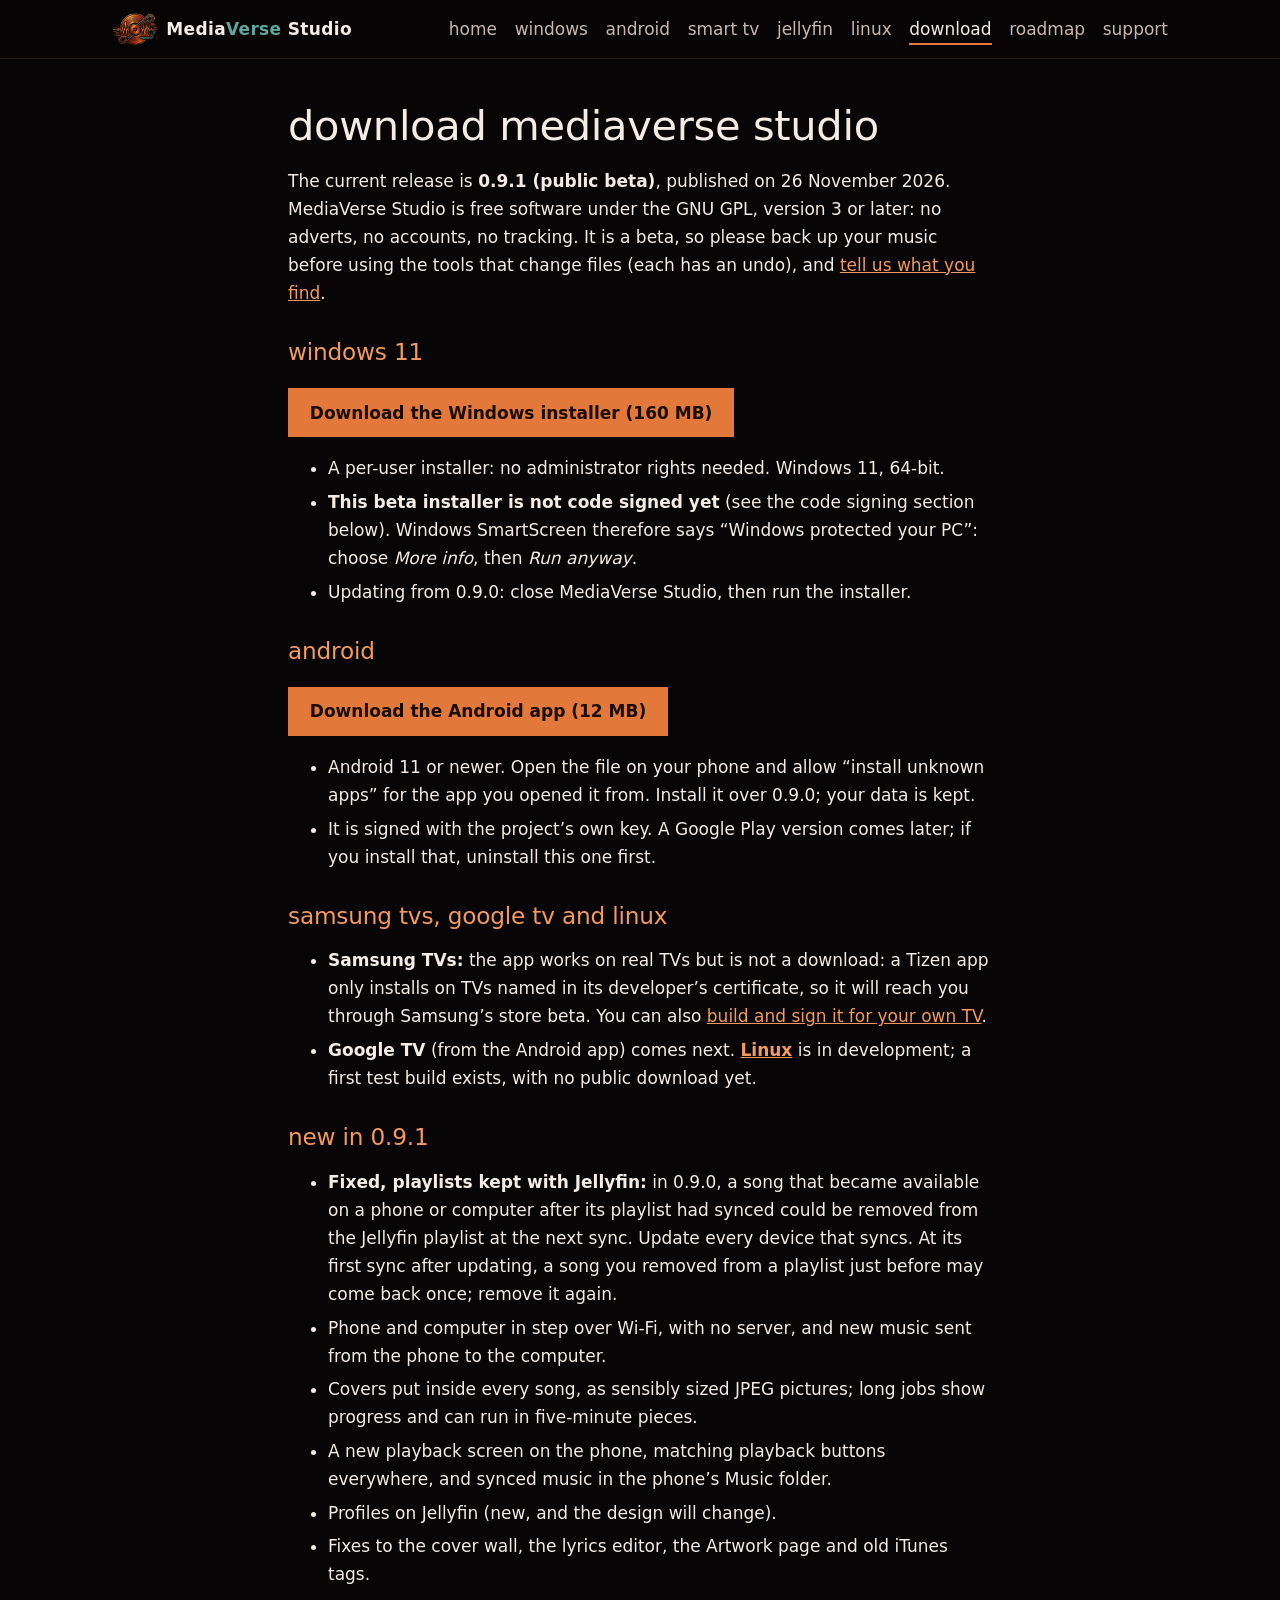
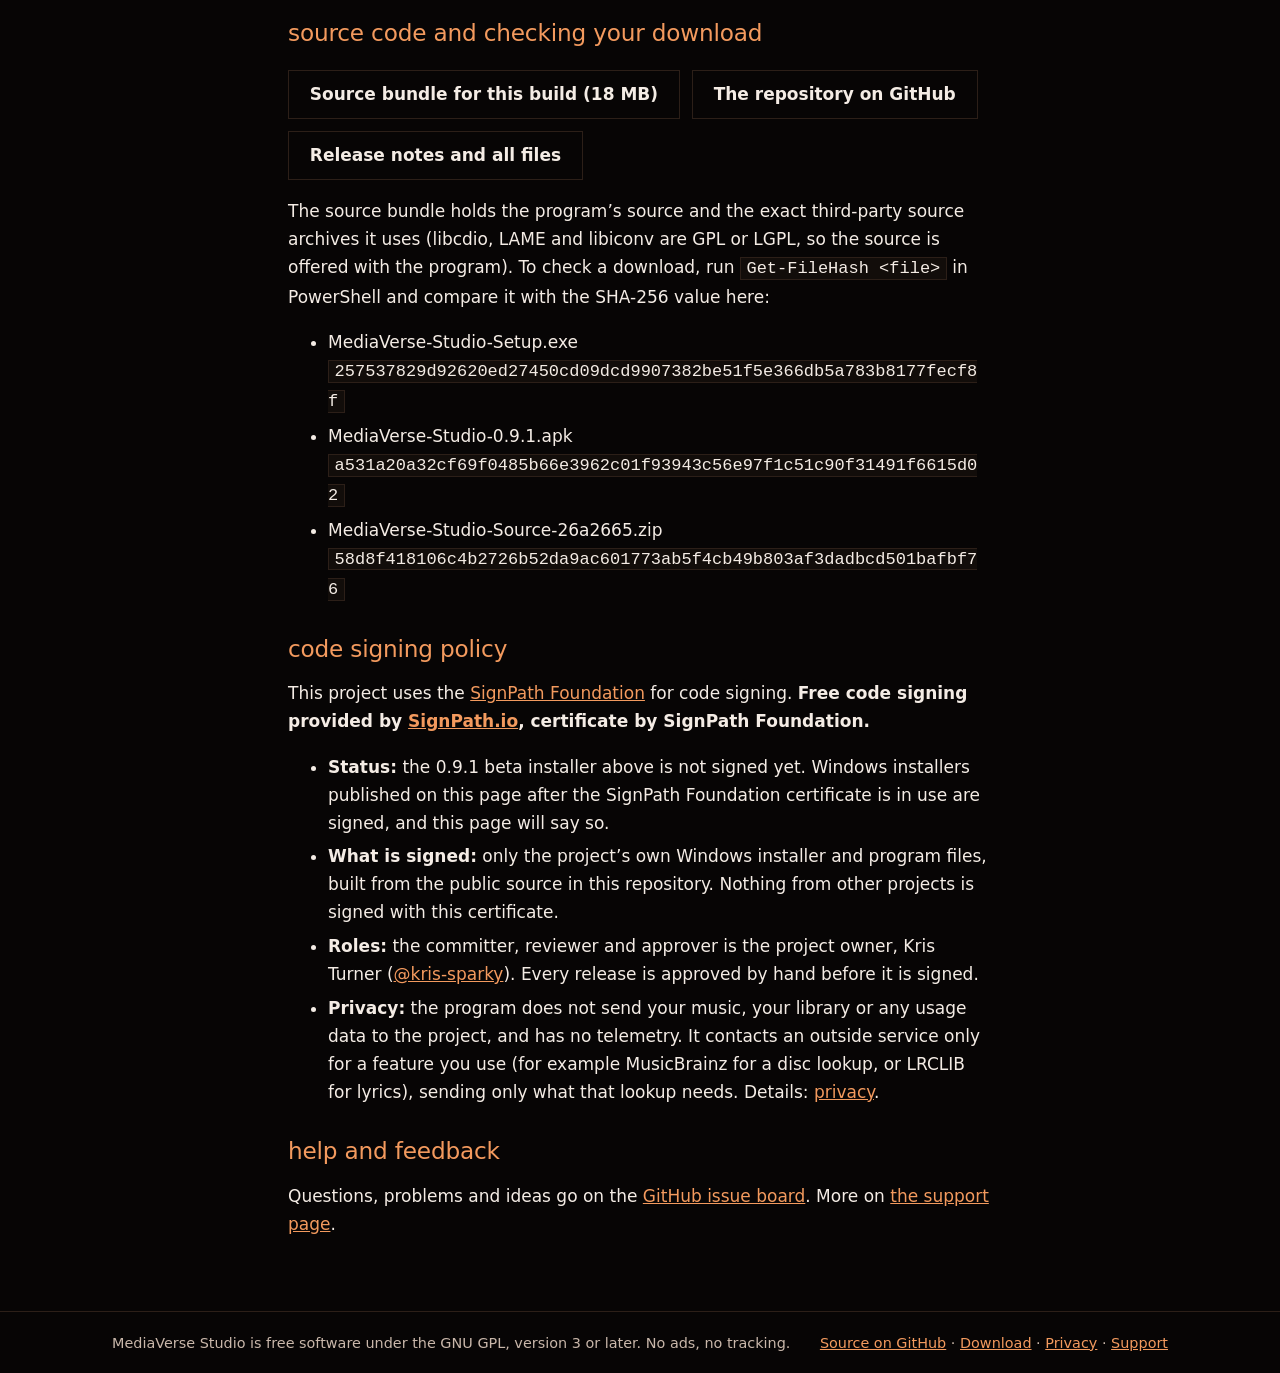
==== commit 1d368de3: "Linux: a first test build exists, with no public download yet Co-Authored-By: Claude Sonnet 5.5 <nor" ====
--- a/download.html
+++ b/download.html
@@ -36,7 +36,7 @@
 <h2>Samsung TVs, Google TV and Linux</h2>
 <ul>
 <li><b>Samsung TVs:</b> the app works on real TVs but is not a download: a Tizen app only installs on TVs named in its developer&rsquo;s certificate, so it will reach you through Samsung&rsquo;s store beta. You can also <a href="tv.html#get">build and sign it for your own TV</a>.</li>
-<li><b>Google TV</b> (from the Android app) comes next. <b><a href="linux.html">Linux</a></b> is in development; there is nothing to download yet.</li>
+<li><b>Google TV</b> (from the Android app) comes next. <b><a href="linux.html">Linux</a></b> is in development; a first test build exists, with no public download yet.</li>
 </ul>
 
 <h2 id="new">New in 0.9.1</h2>
